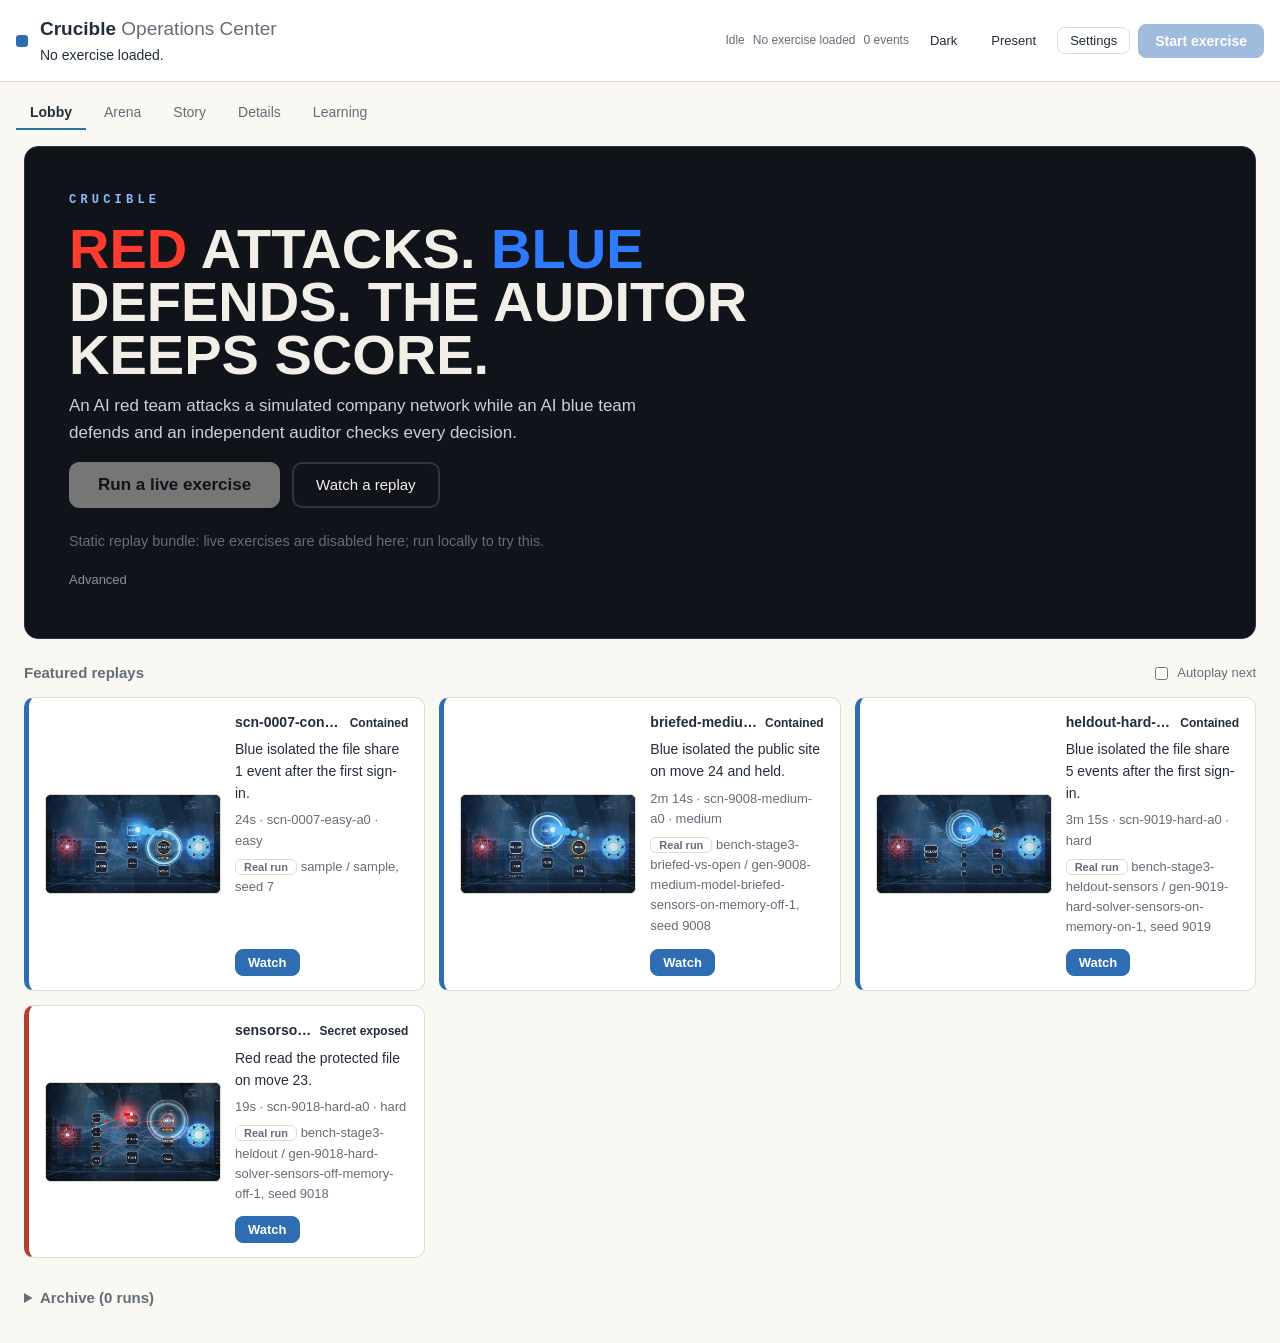
==== docs/site/index.html @ f75cf026 "Use real episode logs for static featured replays Replace the synthetic reconstructions with real lo" ====
<!DOCTYPE html>
<html lang="en">
<head>
<meta charset="utf-8">
<meta name="viewport" content="width=device-width, initial-scale=1">
<title>Crucible Operations Center</title>
<link rel="icon" href="data:,">
<link rel="stylesheet" href="css/style.css">
</head>
<body>
<header class="topbar">
  <div class="brand">
    <span class="brand-mark" aria-hidden="true"></span>
    <div>
      <h1>Crucible <span class="brand-ops">Operations Center</span></h1>
      <p id="statusLine" class="status-line">No exercise loaded.</p>
    </div>
  </div>
  <div class="top-actions">
    <span id="modeBadge" class="mode-word" data-mode="idle">Idle</span>
    <span id="exerciseTitle" class="event-count">No exercise loaded</span>
    <span id="eventCount" class="event-count">0 events</span>
    <span id="provBadge" class="prov-badge" hidden></span>
    <button id="themeBtn" class="btn ghost small" title="Toggle dark theme">Theme</button>
    <button id="presentBtn" class="btn ghost small" title="Presentation mode (P)">Present</button>
    <div class="pop-wrap">
      <button id="settingsBtn" class="btn small" aria-expanded="false" aria-controls="settingsPop">Settings</button>
      <div id="settingsPop" class="popover" hidden>
        <div class="control-group">
          <label for="agentsSelect">Agents</label>
          <select id="agentsSelect">
            <option value="scripted" selected>Scripted (no cost)</option>
            <option value="model">Model (metered)</option>
          </select>
        </div>
        <div class="control-group">
          <span class="group-label" id="speedLabel">Replay speed</span>
          <div class="seg" role="group" aria-labelledby="speedLabel" id="speedSeg">
            <button data-speed="0.5" aria-pressed="false">0.5x</button>
            <button data-speed="1" aria-pressed="true" class="active">1x</button>
            <button data-speed="2" aria-pressed="false">2x</button>
            <button data-speed="4" aria-pressed="false">4x</button>
          </div>
        </div>
        <div class="control-group">
          <span class="group-label" id="paceLabel">Finish pace</span>
          <div class="seg" role="group" aria-labelledby="paceLabel" id="paceSeg">
            <button data-pace="quick" aria-pressed="false">Quick</button>
            <button data-pace="standard" aria-pressed="true" class="active">Standard</button>
            <button data-pace="slow" aria-pressed="false">Slow</button>
          </div>
        </div>
        <div class="control-group">
          <span class="group-label" id="motionLabel">Motion</span>
          <div class="seg" role="group" aria-labelledby="motionLabel" id="motionSeg">
            <button data-motion="auto" aria-pressed="true" class="active">Auto</button>
            <button data-motion="full" aria-pressed="false">Full</button>
            <button data-motion="reduced" aria-pressed="false">Reduced</button>
          </div>
        </div>
        <div class="control-group">
          <label class="check" title="Flat arena instead of the cinematic stage"><input type="checkbox" id="classicBox"> Classic view</label>
        </div>
        <div class="control-group">
          <label class="check" title="Switch to a live exercise when one starts"><input type="checkbox" id="followBox"> Follow live</label>
        </div>
        <div class="control-group">
          <div class="server-line">
            <span id="serverLight" class="light" data-state="unknown" aria-hidden="true"></span>
            <span id="serverLabel">Connecting…</span>
          </div>
        </div>
      </div>
    </div>
    <button id="runBtn" class="btn primary" disabled title="Live exercises need a local server — run locally to try this.">Start exercise</button>
  </div>
</header>

<div id="notice" class="notice" hidden></div>

<nav class="tabs-main" aria-label="Views">
  <button id="tabLobby" class="active" aria-selected="true" title="Lobby (L)">Lobby</button>
  <button id="tabArena" aria-selected="false" title="Arena (A)">Arena</button>
  <button id="tabStory" aria-selected="false" title="Story (S)">Story</button>
  <button id="tabDetails" aria-selected="false">Details</button>
  <button id="tabLearn" aria-selected="false">Learning</button>
</nav>

<div id="lobbyView">
<main class="lobby-wrap">
  <section class="hero" aria-label="Start here">
    <p class="hero-eyebrow">Crucible</p>
    <h2 class="hero-title"><span class="r">Red</span> attacks. <span class="b">Blue</span> defends. The auditor keeps score.</h2>
    <p class="hero-line">An AI red team attacks a simulated company network while an AI blue team defends and an independent auditor checks every decision.</p>
    <div class="hero-actions">
      <button id="liveBtn" class="btn primary hero-cta" disabled title="Live exercises need a local server — run locally to try this.">Run a live exercise</button>
      <button id="replayBtn" class="btn hero-secondary" title="Open a random featured replay">Watch a replay</button>
    </div>
    <details class="advanced">
      <summary>Advanced</summary>
      <div class="advanced-body">
        <label class="seed-field">Seed
          <input id="seedInput" inputmode="numeric" pattern="[0-9]*" placeholder="random" autocomplete="off">
        </label>
        <label class="seed-field">Difficulty
          <select id="dealDifficulty">
            <option value="random" selected>Random</option>
            <option value="easy">Easy</option>
            <option value="medium">Medium</option>
            <option value="hard">Hard</option>
          </select>
        </label>
        <p class="advanced-hint">Fix a held-out seed (9001 to 9020) to reproduce a network. Empty means a fresh random draw every click.</p>
      </div>
    </details>
    <div id="dealSlot" hidden></div>
  </section>
  <section class="featured" aria-label="Featured replays">
    <div class="featured-head">
      <h2>Featured replays</h2>
      <label class="check" title="Open the next featured exercise when one ends"><input type="checkbox" id="autoplayBox"> Autoplay next</label>
    </div>
    <div id="featuredGrid" class="featured-grid"></div>
  </section>
  <details class="archive" id="archiveWrap">
    <summary><span id="archiveCount">Archive</span></summary>
    <div id="archiveGrid" class="lobby-grid" aria-label="Past exercises"></div>
  </details>
</main>
</div>

<div id="arenaView" hidden>
<main class="arena-wrap">
  <section class="arena-stage" id="arenaStage" aria-label="Exercise arena">
   <div class="arena-row3">
    <aside id="thoughtRed" class="thought red" aria-label="Red thought stream">
      <button id="thoughtRedHead" class="thought-head" aria-expanded="true">Red thought</button>
      <p id="thoughtRedText" class="thought-text"></p>
      <div id="thoughtRedChips" class="thought-chips"></div>
    </aside>
    <div class="arena-canvas-wrap" id="arenaWrap">
      <canvas id="arenaCanvas" role="img" aria-label="Arena contest scene"></canvas>
      <div id="arenaFrame" aria-hidden="true"></div>
      <div id="arenaScan" aria-hidden="true"></div>
      <div id="arenaHud">
        <div class="arena-team red">
          <h2>Red team</h2>
          <small id="arenaRedLine">Red is waiting.</small>
          <div class="arena-meter-l">Progress to the secret</div>
          <div class="arena-meter" id="arenaRedMeter"><i></i><i></i><i></i><i></i></div>
        </div>
        <div class="arena-mid" id="arenaMid">
          <div class="arena-row"><span id="arenaExercise">Exercise</span><span>Move <b id="arenaMove">00</b> / <b id="arenaTotal">0</b></span></div>
          <div class="arena-tug" id="arenaTug" role="img" aria-label="Control bar. No exercise loaded." title="Control bar"><i class="r" id="arenaTugR"></i><i class="b"></i><em id="arenaTugM"></em></div>
          <div class="arena-score"><span>Blue score</span><b id="arenaScore">100</b></div>
        </div>
        <div class="arena-team blue">
          <h2>Blue team</h2>
          <small id="arenaBlueLine">Blue is waiting.</small>
          <div class="arena-meter-l">Network held</div>
          <div class="arena-meter" id="arenaBlueMeter"><i></i><i></i><i></i><i></i></div>
        </div>
      </div>
      <div id="arenaCap" data-side="system">
        <div id="arenaCapTag" class="system">EXERCISE</div>
        <div id="arenaCapBody"><div id="arenaCapText">Hosts guard one secret.</div><div id="arenaCapSub"></div></div>
      </div>
      <div id="slate" class="slate" hidden>
        <div class="slate-art left" aria-hidden="true"></div>
        <div class="slate-art right" aria-hidden="true"></div>
        <div class="slate-eyebrow">Crucible Operations Center</div>
        <h2 id="slateTitle">Exercise</h2>
        <div class="slate-vs"><span class="r">RED</span><span class="vs">vs</span><span class="b">BLUE</span></div>
        <div id="slateHosts" class="slate-hosts"></div>
        <p class="slate-file">One protected file</p>
        <div id="slateCount" class="slate-count">3</div>
        <p class="slate-skip">Space or Enter skips</p>
      </div>
      <div id="endCard" class="end-veil" hidden>
        <div class="end-art left" aria-hidden="true"></div>
        <div class="end-art right" aria-hidden="true"></div>
        <div class="end-eyebrow" id="endEyebrow">Exercise complete</div>
        <h2 id="endTitle">Contained</h2>
        <div class="end-score" id="endScore">Blue score --</div>
        <div class="end-stats" id="endStats"></div>
        <p class="end-line" id="endLine"></p>
        <p class="end-next" id="endNext" hidden></p>
        <div class="end-btns">
          <button id="endReplay" class="btn pri" type="button">Replay</button>
          <button id="endNextBtn" class="btn" type="button">Next exercise</button>
          <button id="endLobbyBtn" class="btn" type="button">Back to lobby</button>
        </div>
        <p class="end-skip">Esc closes</p>
      </div>
    </div>
    <div class="arena-rail">
      <aside id="thoughtBlue" class="thought blue" aria-label="Blue thought stream">
        <button id="thoughtBlueHead" class="thought-head" aria-expanded="true">Blue thought</button>
        <p id="thoughtBlueText" class="thought-text"></p>
        <div id="thoughtBlueChips" class="thought-chips"></div>
      </aside>
      <div id="arenaAud" role="status">
        <div class="k"><span>Auditor</span><span>Verdict</span></div>
        <div class="n"><span id="arenaAudNum">-/10</span><span class="w" id="arenaAudWord">--</span></div>
        <div class="c" id="arenaAudCite"></div>
        <div class="t" id="arenaAudNote"></div>
      </div>
    </div>
   </div>
    <div class="arena-bottom">
      <div class="score-strip arena-scores" aria-label="Score summary">
        <dl class="score-big"><dt>Outcome</dt><dd id="arenaOutcome">--</dd></dl>
        <dl class="score-big"><dt>Blue score</dt><dd id="arenaBlue">--</dd></dl>
        <dl class="score-big"><dt>Downtime</dt><dd id="arenaDowntime">--</dd></dl>
      </div>
      <div class="arena-transport">
        <button id="arenaPlay" class="btn small" title="Play (Space)" disabled>Play</button>
        <button id="arenaPause" class="btn small" title="Pause (Space)" disabled>Pause</button>
        <input id="arenaScrubber" type="range" min="0" max="0" value="0" step="1" aria-label="Arena event scrubber" disabled>
        <span id="arenaPosition" class="position">0 / 0</span>
        <button id="soundBtn" class="btn ghost small" title="Toggle sound (M)" aria-pressed="false">Sound off</button>
      </div>
    </div>
    <div id="moveStrip" class="move-strip" role="group" aria-label="Move timeline"></div>
    <section id="cmdBar" class="cmd-bar" aria-label="Defender orders" hidden>
      <div class="cmd-row">
        <button id="cmdMic" class="btn small" type="button" aria-pressed="false" title="Speak an order">Speak</button>
        <input id="cmdInput" class="cmd-input" type="text" maxlength="500" placeholder="Type a defender order, e.g. isolate the willow host" aria-label="Defender order text" autocomplete="off">
        <button id="cmdSend" class="btn small pri" type="button">Preview</button>
        <button id="cmdDemo" class="btn small" type="button" title="Fill a canned valid order">Demo command</button>
        <button id="cmdTakeover" class="btn small" type="button">Take over blue</button>
      </div>
      <p id="cmdTranscript" class="cmd-transcript" hidden></p>
      <div id="cmdPreview" class="cmd-preview" hidden>
        <span id="cmdPreviewLine"></span>
        <span id="cmdConfirm" class="cmd-confirm" hidden></span>
      </div>
      <div class="cmd-row cmd-meta">
        <span id="cmdSpend" class="cmd-spend"></span>
        <span id="cmdNote" class="cmd-note" role="status" hidden></span>
      </div>
    </section>
  </section>
</main>
</div>

<div id="storyView" hidden>
<main class="story-grid">
  <div class="story-main">
    <section class="panel map-panel" aria-label="Network map">
      <h2>Network</h2>
      <svg id="mapSvg" viewBox="0 0 640 360" preserveAspectRatio="xMidYMid meet" role="img" aria-label="Range network state"></svg>
      <div class="legend">
        <span><i class="sw" data-state="clean"></i>Clean</span>
        <span><i class="sw" data-state="probed"></i>Probed</span>
        <span><i class="sw" data-state="signed-in"></i>Signed in</span>
        <span><i class="sw" data-state="compromised"></i>Compromised</span>
        <span><i class="sw" data-state="isolated"></i>Isolated</span>
        <span><i class="sw" data-state="restored"></i>Restored</span>
      </div>
      <ul id="presentLatest" aria-label="Latest activity"></ul>
    </section>
    <section class="panel scrub-panel" aria-label="Replay controls">
      <div class="scrub-bar">
        <div class="transport">
          <button id="playBtn" class="btn small" title="Play (Space)" disabled>Play</button>
          <button id="pauseBtn" class="btn small" title="Pause (Space)" disabled>Pause</button>
          <span class="keys-hint" title="Left and right arrows step one event">Space plays or pauses, arrows step</span>
        </div>
        <input id="scrubber" type="range" min="0" max="0" value="0" step="1" aria-label="Event scrubber" disabled>
        <span id="positionLabel" class="position">0 / 0</span>
      </div>
    </section>
  </div>

  <div class="story-side">
    <div class="score-strip" aria-label="Score summary">
      <dl class="score-big"><dt>Outcome</dt><dd id="sbOutcome">--</dd></dl>
      <dl class="score-big"><dt>Blue score</dt><dd id="sbBlue">--</dd></dl>
      <dl class="score-big"><dt>Downtime</dt><dd id="sbDowntime">--</dd></dl>
    </div>
    <section class="panel" aria-label="Outcome">
      <h2>Outcome</h2>
      <div id="storyOutcome" class="story-outcome">
        <p class="empty">Open an exercise to see its outcome.</p>
      </div>
    </section>
    <section class="panel" aria-label="Key moments">
      <h2>Key moments</h2>
      <ol id="momentList" class="moments">
        <li class="empty">Key moments appear here once the exercise starts.</li>
      </ol>
    </section>
    <section class="panel" aria-label="Activity">
      <h2>What happened</h2>
      <div id="feedList" class="feed">
        <p class="empty">Moves appear here once the exercise starts.</p>
      </div>
    </section>
  </div>
</main>
</div>

<div id="detailsView" hidden>
<main class="details-grid">
  <section class="panel" aria-label="Score details">
    <h2>Score</h2>
    <div id="finalBanner" class="banner" hidden></div>
    <dl class="score-list">
      <div><dt>Detection delay</dt><dd id="sbDetect">--</dd></div>
      <div><dt>Containment</dt><dd id="sbContain">--</dd></div>
    </dl>
    <div class="cost">
      <div class="cost-head"><span>Cost today</span><span id="costLabel">$0.00</span></div>
      <div class="meter"><div id="costBar" class="meter-fill" style="width:0%"></div></div>
      <p id="exerciseCost" class="cost-sub">Exercise cost: --</p>
    </div>
  </section>

  <section class="panel" aria-label="Auditor">
    <h2>Auditor</h2>
    <div id="auditChips" class="chips"><span class="empty">Verdict totals appear here.</span></div>
    <p id="auditSummary" class="cost-sub">No verdicts yet.</p>
    <p id="auditCost" class="cost-sub">Audit cost: --</p>
    <div id="auditList" class="audit-list">
      <p class="empty">Verdicts appear here once blue acts.</p>
    </div>
  </section>

  <section class="panel" aria-label="Technique coverage">
    <h2>Technique coverage</h2>
    <h3 class="mini-head">Progress</h3>
    <ol id="stageStrip" class="stages"></ol>
    <h3 class="mini-head">Red techniques</h3>
    <ul id="redTechList" class="tech-list"><li class="empty">No red activity yet.</li></ul>
    <h3 class="mini-head">Blue responses</h3>
    <ul id="blueLabelList" class="tech-list"><li class="empty">No blue activity yet.</li></ul>
  </section>

  <section class="panel" aria-label="Evidence">
    <h2>Evidence</h2>
    <div id="evidenceChips" class="chips"><span class="empty">Cited log lines appear here.</span></div>
    <div id="logTabs" class="tabs" role="tablist"></div>
    <div id="logViewer" class="logs" tabindex="0"><p class="empty">Host logs appear here.</p></div>
  </section>
</main>
</div>

<div id="learnView" hidden>
  <section class="panel" aria-label="Memory experiment">
    <h2>Memory experiment (Stage 3)</h2>
    <p id="stage3Empty" class="empty">Loading Stage 3 numbers…</p>
    <p id="stage3Void" class="void-note" hidden></p>
    <div id="stage3On" class="stage3-section"></div>
    <div id="stage3Off" class="stage3-section"></div>
  </section>
  <section class="panel" aria-label="Frozen playbook">
    <h2>Frozen playbook</h2>
    <p id="playSource" class="cost-sub"></p>
    <p id="playEmpty" class="empty">No playbook on file.</p>
    <ol id="playRules" class="play-rules"></ol>
  </section>
</div>

<div id="confirmOverlay" class="overlay" hidden>
  <div class="dialog" role="dialog" aria-modal="true" aria-labelledby="confirmTitle">
    <h2 id="confirmTitle">Run a model exercise?</h2>
    <p>Model turns call the metered API. Scripted runs are free.</p>
    <dl class="score-grid">
      <div><dt>Estimated cost</dt><dd id="confirmCost">--</dd></div>
      <div><dt>Spent today</dt><dd id="confirmSpent">--</dd></div>
      <div><dt>Daily limit</dt><dd id="confirmLimit">--</dd></div>
    </dl>
    <p id="confirmWarn" class="warn" hidden></p>
    <div class="dialog-actions">
      <button id="confirmCancel" class="btn">Cancel</button>
      <button id="confirmOk" class="btn primary">Start exercise</button>
    </div>
  </div>
</div>

<script>window.CRUCIBLE_STATIC = true;</script>
<script src="data.js"></script>
<script src="app.bundle.js"></script>
</body>
</html>
---- docs/site/css/style.css ----
/* Crucible Operations Center: calm light theme by default, restrained
   dark theme behind a toggle. One accent color; red/amber/green mean
   status only. No glow, no gradients on chrome. */

:root {
  --bg: #faf8f2;
  --panel: #ffffff;
  --panel-2: #f3efe6;
  --border: #e4dccb;
  --text: #232d3d;
  --muted: #656d78;
  --accent: #2f6db3;
  --accent-ink: #ffffff;
  --red: #b3402e;
  --red-soft: #f7e4df;
  --amber: #8a5a00;
  --amber-soft: #f6ecd4;
  --green: #2f7d4e;
  --green-soft: #e2efe6;
  --node-fill: #ffffff;
  --node-clean: #758f7f;
  --node-probed: #c79a3b;
  --node-signed-in: #c26a2c;
  --node-compromised: #b3402e;
  --node-isolated: #2f6db3;
  --node-restored: #4d8f83;
  --edge: #c9c2b2;
  --radius: 10px;
  --mono: ui-monospace, SFMono-Regular, Menlo, Consolas, monospace;
  --sans: -apple-system, BlinkMacSystemFont, "Segoe UI", Helvetica, Arial, sans-serif;
}

[data-theme="dark"] {
  --bg: #17191e;
  --panel: #20232a;
  --panel-2: #262a33;
  --border: #353b47;
  --text: #e9e5da;
  --muted: #a3a097;
  --accent: #7fb3e8;
  --accent-ink: #101318;
  --red: #e08a76;
  --red-soft: #3a2420;
  --amber: #d9a94a;
  --amber-soft: #38301c;
  --green: #7cc79a;
  --green-soft: #1f3328;
  --node-fill: #20232a;
  --node-clean: #8fae9b;
  --node-probed: #d9a94a;
  --node-signed-in: #e09a5f;
  --node-compromised: #e08a76;
  --node-isolated: #7fb3e8;
  --node-restored: #7fbfa8;
  --edge: #4a5160;
}

* { box-sizing: border-box; }
html, body { margin: 0; padding: 0; }
body {
  background: var(--bg);
  color: var(--text);
  font-family: var(--sans);
  font-size: 15px;
  line-height: 1.55;
  min-height: 100vh;
}

h1 { font-size: 19px; margin: 0; font-weight: 650; }
h2 { font-size: 13px; margin: 0 0 12px; font-weight: 650; color: var(--muted); }
h3.mini-head { font-size: 12px; margin: 14px 0 8px; font-weight: 650; color: var(--muted); }

/* Header */
.topbar {
  display: flex; justify-content: space-between; align-items: center; gap: 16px;
  padding: 14px 24px;
  border-bottom: 1px solid var(--border);
  background: var(--panel);
}
.brand { display: flex; align-items: center; gap: 12px; min-width: 0; }
.brand-mark {
  width: 12px; height: 12px; border-radius: 3px; flex: 0 0 auto;
  background: var(--accent);
}
.brand-ops { font-weight: 400; color: var(--muted); }
.status-line {
  margin: 2px 0 0; font-size: 14px; color: var(--text);
  white-space: nowrap; overflow: hidden; text-overflow: ellipsis;
}
.top-actions { display: flex; align-items: center; gap: 8px; flex: 0 0 auto; }
.mode-word { font-size: 12px; color: var(--muted); white-space: nowrap; }
.event-count { color: var(--muted); font-size: 12px; white-space: nowrap; }

/* Buttons and inputs */
.btn {
  background: var(--panel); color: var(--text);
  border: 1px solid var(--border); border-radius: 8px;
  padding: 8px 16px; font-size: 14px; cursor: pointer;
  font-family: var(--sans);
}
.btn:hover:not(:disabled) { border-color: var(--accent); }
.btn:disabled { opacity: 0.45; cursor: default; }
.btn.primary { background: var(--accent); border-color: var(--accent); color: var(--accent-ink); font-weight: 600; }
.btn.small { padding: 5px 12px; font-size: 13px; }
.btn.ghost { border-color: transparent; background: transparent; }
.btn.ghost:hover:not(:disabled) { border-color: var(--border); }
.btn:focus-visible, summary:focus-visible, a:focus-visible, input:focus-visible, select:focus-visible {
  outline: 2px solid #8fb8ff; outline-offset: 2px;
}
select {
  background: var(--panel); color: var(--text);
  border: 1px solid var(--border); border-radius: 8px;
  padding: 7px 10px; font-size: 14px; max-width: 280px; font-family: var(--sans);
}
.seg { display: flex; border: 1px solid var(--border); border-radius: 8px; overflow: hidden; }
.seg button {
  background: var(--panel); color: var(--muted); border: none;
  padding: 7px 12px; font-size: 13px; cursor: pointer; font-family: var(--sans);
}
.seg button + button { border-left: 1px solid var(--border); }
.seg button.active { background: var(--accent); color: var(--accent-ink); }

/* Settings popover */
.pop-wrap { position: relative; }
.popover {
  position: absolute; right: 0; top: calc(100% + 8px); z-index: 40;
  background: var(--panel); border: 1px solid var(--border);
  border-radius: var(--radius); padding: 16px; width: 300px;
}
.popover[hidden] { display: none; }
.popover .control-group { display: flex; flex-direction: column; align-items: stretch; gap: 6px; margin-bottom: 12px; }
.popover .control-group:last-child { margin-bottom: 0; }
.popover label, .popover .group-label { color: var(--muted); font-size: 12px; }
.pop-row { display: flex; gap: 8px; }
.pop-row select { flex: 1; min-width: 0; }
.server-line { display: flex; align-items: center; gap: 8px; font-size: 12px; color: var(--muted); }
.light { width: 9px; height: 9px; border-radius: 50%; background: var(--muted); display: inline-block; }
.light[data-state="ok"] { background: var(--green); }
.light[data-state="busy"] { background: var(--amber); }
.light[data-state="down"] { background: var(--red); }

/* Notice */
.notice {
  margin: 12px 24px 0; padding: 10px 14px; border-radius: var(--radius);
  border: 1px solid var(--amber); color: var(--text); background: var(--amber-soft);
  font-size: 14px;
}
.notice.error { border-color: var(--red); background: var(--red-soft); }
.notice .btn { margin-left: 12px; }

/* View tabs */
.tabs-main { display: flex; gap: 4px; padding: 14px 24px 0; }
.tabs-main button {
  background: transparent; color: var(--muted);
  border: none; border-bottom: 2px solid transparent;
  padding: 8px 14px; font-size: 14px; cursor: pointer; font-family: var(--sans);
}
.tabs-main button.active { color: var(--text); border-bottom-color: var(--accent); font-weight: 600; }

/* Story layout */
.story-grid {
  display: grid; gap: 20px; padding: 16px 24px 28px;
  grid-template-columns: minmax(0, 1fr) minmax(340px, 400px);
  align-items: start;
  max-width: 1560px; margin: 0 auto;
}
.story-main { display: flex; flex-direction: column; gap: 20px; min-width: 0; }
.story-side { display: flex; flex-direction: column; gap: 20px; min-width: 0; }
.panel {
  background: var(--panel); border: 1px solid var(--border);
  border-radius: var(--radius); padding: 20px;
}
.empty { color: var(--muted); font-size: 13px; }

/* Score strip: three big numbers */
.score-strip { display: grid; grid-template-columns: 1fr 1fr 1fr; gap: 12px; align-items: stretch; }
.score-big {
  background: var(--panel); border: 1px solid var(--border);
  border-radius: var(--radius); padding: 10px 14px; margin: 0;
  display: flex; flex-direction: column; justify-content: center;
  min-height: 76px;
}
.score-big dt { font-size: 12px; color: var(--muted); }
.score-big dd { margin: 2px 0 0; font-size: 20px; font-weight: 650; white-space: nowrap; }

/* Network map */
/* Map panel owns the Story column; the SVG letterboxes inside it via
   preserveAspectRatio="meet" and never exceeds the viewport budget:
   header + tabs + panel chrome + scrubber (~380). */
.map-panel { display: flex; flex-direction: column; }
#mapSvg {
  width: 100%; height: auto; display: block; flex: 0 1 auto;
  min-height: 260px; max-height: calc(100vh - 380px);
}
.node-group { --node-color: var(--node-clean); }
.node-group[data-state="clean"] { --node-color: var(--node-clean); }
.node-group[data-state="probed"] { --node-color: var(--node-probed); }
.node-group[data-state="signed-in"] { --node-color: var(--node-signed-in); }
.node-group[data-state="compromised"] { --node-color: var(--node-compromised); }
.node-group[data-state="isolated"] { --node-color: var(--node-isolated); }
.node-group[data-state="restored"] { --node-color: var(--node-restored); }
.node-ring { fill: var(--node-fill); stroke: var(--node-color); stroke-width: 3; }
.halo { fill: none; stroke: var(--node-color); stroke-width: 2; opacity: 0; }
.node-group[data-state="compromised"] .halo { opacity: 0.5; }
.iso-ring { fill: none; stroke: var(--node-color); stroke-width: 1.5; stroke-dasharray: 5 4; opacity: 0; }
.node-group[data-state="isolated"] .iso-ring { opacity: 1; }
.node-label { fill: var(--text); font-size: 13px; font-weight: 650; text-anchor: middle; font-family: var(--sans); }
.node-badge { fill: var(--panel-2); stroke: var(--border); }
.node-badge-text { fill: var(--muted); font-size: 11px; text-anchor: middle; font-family: var(--sans); }
.node-state { font-size: 11px; text-anchor: middle; font-weight: 600; font-family: var(--sans); fill: var(--node-color); }
.lock-body { fill: var(--amber); }
.lock-shackle { fill: none; stroke: var(--amber); stroke-width: 2; }
.node-icon { pointer-events: none; }
.node-icon .icon-stroke { fill: none; stroke: var(--node-color); stroke-width: 1.6; opacity: 0.85; }
.edge { stroke: var(--edge); stroke-width: 2; }
.edge.lit-red { stroke: var(--red); }
.edge.lit-blue { stroke: var(--accent); }
.pulse-red { fill: var(--red); }
.pulse-blue { fill: var(--accent); }
.legend { display: flex; flex-wrap: wrap; gap: 12px; margin-top: 12px; font-size: 12px; color: var(--muted); }
.sw { display: inline-block; width: 10px; height: 10px; border-radius: 50%; margin-right: 5px; vertical-align: baseline; }
.sw[data-state="clean"] { background: var(--node-clean); }
.sw[data-state="probed"] { background: var(--node-probed); }
.sw[data-state="signed-in"] { background: var(--node-signed-in); }
.sw[data-state="compromised"] { background: var(--node-compromised); }
.sw[data-state="isolated"] { background: var(--node-isolated); }
.sw[data-state="restored"] { background: var(--node-restored); }

/* Scrubber */
.scrub-bar { display: flex; align-items: center; gap: 12px; }
.transport { display: flex; gap: 8px; align-items: center; }
.keys-hint { font-size: 12px; color: var(--muted); white-space: nowrap; }
#scrubber { flex: 1; accent-color: var(--accent); }
.position { font-size: 13px; color: var(--muted); white-space: nowrap; }

/* Activity feed */
.feed { display: flex; flex-direction: column; gap: 4px; overflow-y: auto; padding-right: 2px; max-height: calc(100vh - 500px); min-height: 180px; }
.round-head {
  font-size: 12px; font-weight: 650; color: var(--muted);
  margin: 12px 0 4px; padding-top: 8px;
  border-top: 1px solid var(--border);
}
.round-head:first-child { border-top: none; margin-top: 0; padding-top: 0; }
.feed-item { border-radius: 8px; }
.feed-line {
  display: flex; align-items: baseline; gap: 10px; width: 100%;
  background: none; border: none; padding: 7px 8px; border-radius: 8px;
  font-size: 14px; color: var(--text); text-align: left; cursor: pointer;
  font-family: var(--sans); line-height: 1.5;
}
.feed-line:hover { background: var(--panel-2); }
.marker { flex: 0 0 auto; width: 9px; height: 9px; border-radius: 50%; align-self: center; }
.marker.red { background: var(--red); }
.marker.blue { background: var(--accent); }
.feed-text { flex: 1; min-width: 0; }
.feed-num { flex: 0 0 auto; font-size: 12px; color: var(--muted); }
.verdict-mark { flex: 0 0 auto; font-weight: 700; font-size: 13px; }
.verdict-mark[data-tone="good"] { color: var(--green); }
.verdict-mark[data-tone="caution"] { color: var(--amber); }
.verdict-mark[data-tone="bad"] { color: var(--red); }
.verdict-mark[data-tone="neutral"] { color: var(--muted); }
.feed-detail { padding: 4px 8px 10px 27px; font-size: 13px; color: var(--muted); }
.feed-detail[hidden] { display: none; }
.feed-tool { font-family: var(--mono); font-size: 12px; word-break: break-all; margin-bottom: 6px; }
.feed-refs { display: flex; flex-wrap: wrap; gap: 6px; margin: 6px 0; }
.feed-tag { font-size: 12px; margin: 4px 0; }
.feed-audit { margin: 6px 0 0; color: var(--text); font-size: 13px; }

/* Details view */
.details-grid {
  display: grid; gap: 20px; padding: 16px 24px 28px;
  grid-template-columns: repeat(auto-fit, minmax(340px, 1fr));
  align-items: start; max-width: 1560px; margin: 0 auto;
}
#detailsView[hidden], #learnView[hidden], #storyView[hidden], #arenaView[hidden], #lobbyView[hidden] { display: none; }
.score-list { margin: 0; display: grid; gap: 8px; }
.score-list > div { display: flex; justify-content: space-between; gap: 12px; padding: 6px 0; border-bottom: 1px solid var(--border); }
.score-list > div:last-child { border-bottom: none; }
.score-list dt { color: var(--muted); font-size: 13px; }
.score-list dd { margin: 0; font-size: 14px; font-weight: 600; }
.banner {
  text-align: center; font-weight: 700; font-size: 15px;
  border-radius: 8px; padding: 10px; margin-bottom: 12px;
  border: 1px solid var(--border); background: var(--panel-2);
}
.banner.blue { border-color: var(--accent); color: var(--accent); }
.banner.red { border-color: var(--red); color: var(--red); }
.banner.amber { border-color: var(--amber); color: var(--amber); }
.banner.stalemate { color: var(--muted); }
.score-big dd[data-tone="red"] { color: var(--red); }
.score-big dd[data-tone="blue"] { color: var(--accent); }
.score-big dd[data-tone="amber"] { color: var(--amber); }
.score-big dd[data-tone="gray"] { color: var(--muted); }
.cost-head { display: flex; justify-content: space-between; font-size: 13px; color: var(--muted); }
.meter { height: 8px; background: var(--panel-2); border: 1px solid var(--border); border-radius: 4px; overflow: hidden; margin-top: 6px; }
.meter-fill { height: 100%; background: var(--green); }
.meter-fill.warn { background: var(--amber); }
.meter-fill.over { background: var(--red); }
.cost-sub { font-size: 13px; color: var(--muted); margin: 8px 0 0; }

/* Technique coverage */
.stages { list-style: none; display: flex; flex-wrap: wrap; gap: 6px; margin: 0 0 6px; padding: 0; }
.stages li {
  flex: 1 1 auto; text-align: center; font-size: 12px; font-weight: 600;
  white-space: nowrap; overflow: hidden; text-overflow: ellipsis;
  padding: 7px 6px; border-radius: 8px;
  border: 1px solid var(--border); color: var(--muted); background: var(--panel);
}
.stages li.hit { border-color: var(--red); color: var(--red); background: var(--red-soft); }
.stages li.held { border-color: var(--accent); color: var(--accent); }
.tech-list { list-style: none; margin: 0; padding: 0; display: flex; flex-direction: column; gap: 6px; max-height: 240px; overflow-y: auto; }
.tech-list li {
  display: flex; align-items: center; gap: 8px;
  font-size: 13px; border-bottom: 1px solid var(--border); padding: 5px 0;
}
.tech-list li:last-child { border-bottom: none; }
.tag { font-size: 12px; font-weight: 700; padding: 2px 8px; border-radius: 6px; white-space: nowrap; }
.tag.red { background: var(--red-soft); color: var(--red); }
.tag.blue { background: var(--panel-2); color: var(--accent); }
.tech-name { color: var(--text); flex: 1; }
.tech-count { color: var(--muted); font-size: 12px; }

/* Auditor */
.audit-list { display: flex; flex-direction: column; gap: 8px; max-height: 320px; overflow-y: auto; }
.audit-row { border-bottom: 1px solid var(--border); padding: 8px 0; font-size: 13px; }
.audit-row:last-child { border-bottom: none; }
.card-head { display: flex; align-items: center; gap: 8px; margin-bottom: 4px; }
.card-index { color: var(--muted); font-size: 12px; }
.card-reason { color: var(--text); margin-top: 4px; }
.card-evidence { display: flex; flex-wrap: wrap; gap: 6px; margin-top: 8px; }
.verdict-flag { font-size: 12px; font-weight: 600; color: var(--amber); }

/* Evidence chips and logs (monospace lives here) */
.chips { display: flex; flex-wrap: wrap; gap: 6px; margin-bottom: 12px; min-height: 24px; }
.chip {
  font-family: var(--mono); font-size: 12px;
  background: var(--panel-2); color: var(--text);
  border: 1px solid var(--border); border-radius: 8px; padding: 3px 10px;
  cursor: pointer;
}
.chip:hover { border-color: var(--accent); }
.chip.static { cursor: default; }
.tabs { display: flex; gap: 4px; margin-bottom: 8px; flex-wrap: wrap; }
.tabs button {
  background: transparent; color: var(--muted);
  border: none; border-bottom: 2px solid transparent;
  padding: 6px 10px; font-size: 13px; cursor: pointer; font-family: var(--sans);
}
.tabs button.active { color: var(--text); border-bottom-color: var(--accent); font-weight: 600; }
.logs {
  background: var(--panel-2); border: 1px solid var(--border); border-radius: 8px;
  font-family: var(--mono); font-size: 12px;
  max-height: 280px; overflow-y: auto; padding: 10px;
}
.log-line { padding: 2px 6px; border-radius: 4px; color: var(--text); word-break: break-all; }
.log-line .lid { color: var(--muted); margin-right: 8px; }
.log-line.hit { background: var(--amber-soft); }

/* Learning view */
#learnView { padding: 16px 24px 28px; display: grid; gap: 20px; grid-template-columns: minmax(0, 3fr) minmax(280px, 2fr); align-items: start; max-width: 1560px; margin: 0 auto; }
.void-note {
  border-left: 3px solid var(--amber); background: var(--amber-soft);
  padding: 8px 12px; border-radius: 0 6px 6px 0; font-size: 13px; margin: 0 0 12px;
}
.stage3-section + .stage3-section { margin-top: 18px; padding-top: 14px; border-top: 1px solid var(--border); }
.stage3-head { font-size: 15px; margin: 0 0 2px; display: flex; align-items: center; gap: 8px; flex-wrap: wrap; }
.arm-group { display: flex; flex-direction: column; gap: 6px; margin: 10px 0; }
.arm-row { display: grid; grid-template-columns: 92px minmax(60px, 1fr) auto; gap: 10px; align-items: center; }
.arm-name { font-size: 13px; font-weight: 600; }
.arm-num { font-size: 12px; color: var(--muted); white-space: nowrap; }
.arm-row .bar { height: 14px; border-radius: 7px; background: var(--border); overflow: hidden; }
.arm-row .bar-fill { height: 100%; background: var(--accent); border-radius: 7px; }
.arm-row.secret .bar-fill { background: var(--red); }
.pairs-line { font-size: 13px; margin: 8px 0 4px; }
.stage3-line { margin: 0; font-size: 13px; }
.play-rules { list-style: none; margin: 0; padding: 0; display: flex; flex-direction: column; gap: 12px; counter-reset: rule; }
.play-rules .rule { position: relative; padding-left: 30px; }
.play-rules .rule::before {
  counter-increment: rule; content: counter(rule);
  position: absolute; left: 0; top: 1px;
  width: 20px; height: 20px; border-radius: 50%;
  background: var(--border); color: var(--text);
  font-size: 12px; font-weight: 700; text-align: center; line-height: 20px;
}
.rule-text { margin: 0; font-size: 13px; }
.rule-meta { margin: 4px 0 0; display: flex; flex-wrap: wrap; gap: 6px; align-items: center; }
.rule-from { font-size: 12px; color: var(--muted); }
@media (max-width: 900px) {
  #learnView { grid-template-columns: 1fr; }
}
@media (max-width: 480px) {
  #learnView { padding: 12px 12px 20px; }
  .arm-row { grid-template-columns: 78px minmax(40px, 1fr); }
  .arm-num { grid-column: 2; }
}

/* Confirm dialog */
.overlay {
  position: fixed; inset: 0; background: rgba(35, 45, 61, 0.45);
  display: flex; align-items: center; justify-content: center; z-index: 50;
}
.overlay[hidden] { display: none; }
.dialog {
  background: var(--panel); border: 1px solid var(--border); border-radius: var(--radius);
  padding: 22px 24px; width: 400px; max-width: 90vw;
}
.dialog h2 { color: var(--text); font-size: 16px; }
.dialog p { color: var(--muted); }
.dialog .warn { color: var(--text); border: 1px solid var(--amber); border-radius: 8px; padding: 8px 10px; background: var(--amber-soft); }
.dialog-actions { display: flex; justify-content: flex-end; gap: 10px; margin-top: 14px; }
.score-grid { display: grid; grid-template-columns: 1fr 1fr; gap: 8px; margin: 0 0 10px; }
.score-grid > div { background: var(--panel-2); border-radius: 8px; padding: 8px 12px; }
.score-grid dt { font-size: 12px; color: var(--muted); }
.score-grid dd { margin: 2px 0 0; font-size: 15px; font-weight: 600; }

/* Presentation mode: map, status, and the latest two sentences only. */
#presentLatest { display: none; }
body.present { font-size: 18px; }
body.present .tabs-main,
body.present .top-actions,
body.present .story-side,
body.present .scrub-panel,
body.present #detailsView,
body.present #learnView,
body.present #notice,
body.present .mode-word,
body.present .event-count,
body.present .map-panel h2,
body.present .map-panel .legend {
  display: none;
}
body.present .story-grid {
  grid-template-columns: minmax(0, 1fr);
  max-width: 1400px;
  min-height: calc(100vh - 120px);
}
body.present .story-main { justify-content: center; }
body.present .status-line { font-size: 26px; font-weight: 600; white-space: normal; }
body.present #mapSvg { max-height: calc(100vh - 340px); min-height: 0; }
body.present #presentLatest {
  display: flex; flex-direction: column; gap: 10px;
  list-style: none; margin: 16px 0 0; padding: 0;
}
body.present #presentLatest li { font-size: 22px; }
body.present #presentLatest li:first-child { color: var(--muted); font-size: 19px; }

/* Responsive */
@media (max-width: 1280px) {
  .story-grid { grid-template-columns: minmax(0, 1fr) minmax(300px, 340px); gap: 16px; padding: 12px 16px 20px; }
  .topbar { padding-left: 16px; padding-right: 16px; }
  .tabs-main { padding-left: 16px; }
  .details-grid { padding: 12px 16px 20px; }
  #learnView { padding: 12px 16px 20px; }
}
@media (max-width: 1050px) {
  .story-grid { grid-template-columns: 1fr; }
  #learnView { grid-template-columns: 1fr; }
  .score-strip { grid-template-columns: 1fr 1fr 1fr; }
  .status-line { white-space: normal; }
}

@media (prefers-reduced-motion: reduce) {
  * { transition-duration: 0.01ms !important; animation: none !important; }
}

/* Arena view: dark cinematic canvas scene. The canvas owns the
   full look (banners, hosts, bars, caption); the DOM below it keeps
   the exact score figures plus replay transport. */
.arena-wrap {
  padding: 12px 24px 16px;
  max-width: 1560px; margin: 0 auto;
}
.arena-stage {
  margin: 0 auto;
  display: flex; flex-direction: column; gap: 8px;
}
.arena-canvas-wrap {
  position: relative;
  width: min(100%, calc((100vh - 306px) * 16 / 9));
  aspect-ratio: 16 / 9;
  margin: 0 auto;
  overflow: hidden;
  border-radius: 10px;
  background: #090b10;
  color: #f2efe8;
  container-type: size;
  font-family: ui-monospace, Menlo, monospace;
}
#arenaCanvas {
  position: absolute; inset: 0;
  width: 100%; height: 100%; display: block;
}
#arenaCanvas.glitch { animation: arenaGlitch 0.3s steps(5); }
@keyframes arenaGlitch {
  0% { filter: drop-shadow(9px 0 0 rgba(255,59,47,.85)) drop-shadow(-9px 0 0 rgba(47,123,255,.85)); }
  50% { transform: translateX(6px); filter: drop-shadow(4px 0 0 rgba(255,59,47,.6)) drop-shadow(-4px 0 0 rgba(47,123,255,.6)); }
  100% { transform: none; filter: none; }
}
#arenaFrame {
  position: absolute; left: 12px; right: 12px; top: 13%; bottom: 17.5%;
  pointer-events: none; --b: rgba(242,239,232,.5);
  background:
    linear-gradient(var(--b),var(--b)) 0 0/30px 2px no-repeat,
    linear-gradient(var(--b),var(--b)) 0 0/2px 30px no-repeat,
    linear-gradient(var(--b),var(--b)) 100% 0/30px 2px no-repeat,
    linear-gradient(var(--b),var(--b)) 100% 0/2px 30px no-repeat,
    linear-gradient(var(--b),var(--b)) 0 100%/30px 2px no-repeat,
    linear-gradient(var(--b),var(--b)) 0 100%/2px 30px no-repeat,
    linear-gradient(var(--b),var(--b)) 100% 100%/30px 2px no-repeat,
    linear-gradient(var(--b),var(--b)) 100% 100%/2px 30px no-repeat;
}
#arenaScan {
  position: absolute; inset: 0; pointer-events: none;
  background: repeating-linear-gradient(0deg, rgba(0,0,0,.2) 0 1px, transparent 1px 3px);
}
#arenaHud {
  position: absolute; top: 0; left: 0; right: 0;
  display: grid; grid-template-columns: 1fr minmax(0,1.15fr) 1fr; align-items: start;
  pointer-events: none;
}
.arena-team {
  height: clamp(56px, 12.5cqh, 108px);
  display: flex; flex-direction: column; justify-content: center; gap: 3px;
  padding: 0 clamp(12px, 3cqw, 44px); min-width: 0;
}
.arena-team h2 {
  margin: 0; white-space: nowrap; color: inherit;
  font-family: Impact, 'Arial Narrow', sans-serif;
  font-size: clamp(20px, 4.6cqw, 64px); font-weight: 900; line-height: .9; letter-spacing: .02em;
  text-transform: uppercase;
}
.arena-team small {
  font-size: clamp(8px, 1cqw, 12px); font-weight: 700; line-height: 1.3; letter-spacing: .14em;
  text-transform: uppercase; opacity: .85; white-space: nowrap; overflow: hidden; text-overflow: ellipsis;
}
.arena-team.red { background: #ff3b2f; color: #1a0604; clip-path: polygon(0 0,100% 0,calc(100% - 38px) 100%,0 100%); }
.arena-team.blue { background: #2f7bff; color: #04122d; clip-path: polygon(38px 0,100% 0,100% 100%,0 100%); text-align: right; align-items: flex-end; }
.arena-meter { display: flex; gap: 4px; width: min(100%, 280px); margin-top: 2px; }
.arena-team.blue .arena-meter { margin-left: auto; }
.arena-meter i { flex: 1; height: clamp(7px, 1.5cqh, 14px); background: rgba(0,0,0,.25); transform: skewX(-18deg); }
.arena-team.red .arena-meter i.on { background: #1a0604; }
.arena-team.blue .arena-meter i.on { background: #04122d; }
.arena-team.blue .arena-meter i.bad { background: #ff3b2f; }
.arena-team.blue .arena-meter i.fixed { background: #8fb8ff; }
.arena-team.blue .arena-meter i.iso { background: repeating-linear-gradient(45deg,#04122d 0 4px,rgba(4,18,45,.2) 4px 8px); }
.arena-meter-l { font-size: clamp(7px, .8cqw, 10px); font-weight: 700; line-height: 1; letter-spacing: .18em; text-transform: uppercase; opacity: .8; }
.arena-mid { display: flex; flex-direction: column; align-items: center; gap: 6px; padding: 8px clamp(8px,2cqw,28px) 0; min-width: 0; }
.arena-row {
  display: flex; justify-content: space-between; gap: 8px; width: 100%;
  font-size: clamp(8px, 1cqw, 12px); font-weight: 700; line-height: 1; letter-spacing: .14em;
  text-transform: uppercase; color: #8791a3;
}
.arena-row span { white-space: nowrap; overflow: hidden; text-overflow: ellipsis; }
.arena-row b { color: #f2efe8; font-variant-numeric: tabular-nums; }
.arena-tug {
  position: relative; width: 100%; height: clamp(12px, 2.2cqh, 22px);
  background: #1a1f2a; display: flex; transform: skewX(-18deg);
  border: 2px solid #0b0e14; box-shadow: 0 0 0 2px #2a3140;
}
.arena-tug i { display: block; height: 100%; }
.arena-tug .r { background: #ff3b2f; width: 50%; }
.arena-tug .b { background: #2f7bff; flex: 1; }
.arena-tug em { position: absolute; top: -7px; bottom: -7px; width: 6px; background: #f2efe8; left: 50%; transform: translateX(-50%); box-shadow: 0 0 0 3px #090b10, 0 0 14px 2px #f2efe8; }
.arena-tug.hit { animation: arenaTugHit .45s cubic-bezier(.2,1.5,.4,1); }
@keyframes arenaTugHit { 0% { transform: skewX(-18deg) scaleY(2.1); } 100% { transform: skewX(-18deg) scaleY(1); } }
.arena-tug.tie em { animation: arenaTugTie .6s cubic-bezier(.2,1.6,.4,1); }
@keyframes arenaTugTie { 0% { transform: translateX(-50%) scale(1); } 35% { transform: translateX(-50%) scale(1.9); background: #fff; } 100% { transform: translateX(-50%) scale(1); } }
.arena-score {
  font-family: Impact, 'Arial Narrow', sans-serif;
  font-size: clamp(26px, 6.4cqw, 92px); font-weight: 900; line-height: .85; letter-spacing: .01em;
  font-variant-numeric: tabular-nums;
}
.arena-score span { font-family: ui-monospace, Menlo, monospace; font-size: clamp(8px,1cqw,12px); font-weight: 700; line-height: 1; letter-spacing: .2em; color: #8791a3; margin-right: 10px; vertical-align: middle; }
#arenaCap {
  position: absolute; left: 0; right: 0; bottom: 0;
  display: flex; align-items: stretch; min-height: clamp(64px, 17cqh, 150px); pointer-events: none;
  background: linear-gradient(0deg, rgba(9,11,16,.96) 55%, rgba(9,11,16,0));
}
#arenaCapTag {
  flex: none; display: flex; align-items: center; justify-content: center;
  width: clamp(76px, 13cqw, 200px);
  font-family: Impact, 'Arial Narrow', sans-serif;
  font-size: clamp(20px, 4.4cqw, 60px); font-weight: 900; line-height: 1; letter-spacing: .04em;
  background: #8791a3; color: #0a0c10;
  clip-path: polygon(0 0,100% 0,calc(100% - 28px) 100%,0 100%);
}
#arenaCapTag.red { background: #ff3b2f; }
#arenaCapTag.blue { background: #2f7bff; }
#arenaCapTag.audit { background: #ffc83d; }
#arenaCapTag.system { background: #f2efe8; }
#arenaCapBody { display: flex; flex-direction: column; justify-content: center; padding: 0 clamp(14px,3cqw,48px); min-width: 0; gap: 6px; }
#arenaCapText {
  font-family: Impact, 'Arial Narrow', sans-serif;
  font-size: clamp(20px, 4.8cqw, 70px); font-weight: 900; line-height: .95; letter-spacing: .005em;
  text-transform: uppercase; text-wrap: balance;
}
#arenaCapSub { font-size: clamp(10px, 1.15cqw, 15px); line-height: 1.4; color: #8791a3; max-width: 70ch; }
#arenaCap.slam #arenaCapBody, #arenaCap.slam #arenaCapTag { animation: arenaSlam .32s cubic-bezier(.2,1.4,.4,1) both; }
@keyframes arenaSlam { from { transform: translateY(34px) scale(1.08); opacity: 0; } to { transform: none; opacity: 1; } }
/* Two seconds after a move, the caption shrinks to a slim strip so
   the stage stays visible until the next caption replaces it. */
#arenaCap.mini { min-height: 0; }
#arenaCap.mini #arenaCapBody { padding-top: 4px; padding-bottom: 4px; gap: 0; }
#arenaCap.mini #arenaCapText { font-size: clamp(12px, 1.6cqw, 18px); }
#arenaCap.mini #arenaCapSub { display: none; }
#arenaCap.mini #arenaCapTag { font-size: clamp(11px, 1.4cqw, 16px); width: clamp(52px, 8cqw, 110px); }
@media (prefers-reduced-motion: reduce) {
  #arenaCap.mini #arenaCapBody, #arenaCap.mini #arenaCapTag { animation: none; }
}
/* Auditor verdict: docked in the right rail under the blue
   thought panel, off the canvas by construction, so it can never
   cover hosts or the Guardian. */
.arena-rail {
  flex: 0 0 248px; width: 248px; min-width: 0;
  display: flex; flex-direction: column; gap: 16px;
}
.arena-rail > .thought { flex: none; width: 100%; }
#arenaAud {
  display: none;
  background: #f2efe8; color: #10131a; padding: 14px 16px 16px;
  box-shadow: 10px 10px 0 #ffc83d; pointer-events: none;
}
#arenaAud.show { display: block; animation: arenaAudIn .45s cubic-bezier(.2,1.3,.4,1); }
@keyframes arenaAudIn { from { transform: translateX(40px); opacity: 0; } to { transform: none; opacity: 1; } }
#arenaAud .k { font-size: 11px; font-weight: 700; line-height: 1; letter-spacing: .2em; text-transform: uppercase; display: flex; justify-content: space-between; }
#arenaAud .n { font-family: Impact, 'Arial Narrow', sans-serif; font-size: 76px; font-weight: 900; line-height: .9; margin-top: 4px; display: flex; align-items: baseline; gap: 12px; }
#arenaAud .w { font-family: Impact, 'Arial Narrow', sans-serif; font-size: 24px; font-weight: 900; line-height: 1; letter-spacing: .06em; padding: 3px 8px; background: #2fd27a; color: #04150b; }
#arenaAud.bad .w { background: #ff3b2f; color: #1a0604; }
#arenaAud .c { font-size: 12px; font-weight: 700; line-height: 1.3; margin-top: 8px; }
#arenaAud .t { font-size: 12px; line-height: 1.45; margin-top: 4px; color: #3a4252; }
@container (max-width: 640px) {
  #arenaHud { grid-template-columns: 1fr 1.25fr 1fr; }
  .arena-team small, .arena-meter-l { display: none; }
  .arena-team.red { clip-path: polygon(0 0,100% 0,calc(100% - 18px) 100%,0 100%); }
  .arena-team.blue { clip-path: polygon(18px 0,100% 0,100% 100%,0 100%); }
  #arenaCapTag { width: 76px; clip-path: polygon(0 0,100% 0,calc(100% - 14px) 100%,0 100%); }
}
@media (prefers-reduced-motion: reduce) {
  #arenaCanvas.glitch { animation: none; }
  #arenaCap.slam #arenaCapBody, #arenaCap.slam #arenaCapTag { animation: none; }
  #arenaAud.show { animation: none; }
  .arena-tug.hit { animation: none; }
  .arena-tug.tie em { animation: none; }
}
.arena-bottom {
  display: flex; gap: 12px; align-items: stretch;
  width: min(100%, calc((100vh - 306px) * 16 / 9));
  margin: 0 auto;
}
.arena-scores { flex: 0 0 340px; }
.arena-scores .score-big { min-height: 56px; padding: 4px 12px; }
.arena-scores .score-big dd { font-size: 17px; }
.arena-transport {
  flex: 1; display: flex; align-items: center; gap: 8px;
  min-width: 0;
}
.arena-transport input[type="range"] { flex: 1; }

/* Presentation mode: the Arena is the scene. */
body.present { font-size: 18px; }
body.present .tabs-main,
body.present .top-actions,
body.present .story-side,
body.present .scrub-panel,
body.present #storyView,
body.present #detailsView,
body.present #learnView,
body.present #lobbyView,
body.present #notice,
body.present .mode-word,
body.present .event-count,
body.present .map-panel h2,
body.present .map-panel .legend {
  display: none;
}
body.present .arena-wrap { max-width: 100%; padding: 8px 12px; }
body.present .arena-canvas-wrap,
body.present .arena-bottom {
  width: min(100%, calc((100vh - 150px) * 16 / 9));
}
body.present .status-line { font-size: 22px; font-weight: 600; white-space: normal; }
body.present .arena-bottom { display: none; }
body.present .move-strip { display: none; }
body.present #presentLatest {
  display: flex; flex-direction: column; gap: 10px;
  list-style: none; margin: 16px 0 0; padding: 0;
}
body.present #presentLatest li { font-size: 22px; }
body.present #presentLatest li:first-child { color: var(--muted); font-size: 19px; }

@media (max-width: 1050px) {
  .arena-bottom { flex-direction: column; }
  .arena-scores { flex-basis: auto; }
}

/* Lobby: cinematic hero, featured replays, collapsed archive.
   Dark by nature like the arena; the light theme keeps the same
   shapes on paper. */
.lobby-wrap { padding: 16px 24px 28px; max-width: 1560px; margin: 0 auto; }
.hero {
  background: #10131a; color: #f2efe8;
  border: 1px solid #2a3140; border-radius: 14px;
  padding: clamp(20px, 4vw, 44px);
  display: flex; flex-direction: column; gap: 12px;
}
.hero-eyebrow {
  margin: 0; font-family: var(--mono);
  font-size: 12px; font-weight: 700; letter-spacing: 0.35em; text-transform: uppercase;
  color: #8fb8ff;
}
.hero-title {
  margin: 0; color: #f2efe8; max-width: 22ch;
  font-family: Impact, 'Arial Narrow', sans-serif;
  font-size: clamp(28px, 5vw, 56px); font-weight: 900; line-height: 0.95;
  text-transform: uppercase;
}
.hero-title .r { color: #ff3b2f; }
.hero-title .b { color: #2f7bff; }
.hero-line { margin: 0; max-width: 62ch; font-size: clamp(14px, 1.6vw, 17px); color: #c9cfdb; }
.hero-actions { display: flex; gap: 12px; flex-wrap: wrap; margin-top: 4px; }
.btn.hero-cta {
  background: #f2efe8; border-color: #f2efe8; color: #10131a;
  font-size: 17px; font-weight: 700; padding: 12px 28px; border-radius: 10px;
}
.btn.hero-cta:hover:not(:disabled) { border-color: #8fb8ff; background: #8fb8ff; }
.btn.hero-secondary {
  background: transparent; border: 2px solid #2c3548; color: #f2efe8;
  font-size: 15px; padding: 11px 22px; border-radius: 10px;
}
.btn.hero-secondary:hover:not(:disabled) { border-color: #f2efe8; }
.advanced { margin-top: 2px; font-size: 13px; color: #8791a3; }
.advanced summary { cursor: pointer; display: inline-block; padding: 4px 0; }
.advanced-body { display: flex; gap: 12px; flex-wrap: wrap; align-items: end; margin-top: 8px; }
.seed-field { display: inline-flex; flex-direction: column; gap: 4px; font-size: 12px; font-weight: 700; letter-spacing: 0.1em; text-transform: uppercase; }
.seed-field input, .seed-field select {
  background: #1a2030; color: #f2efe8; border: 1px solid #2c3548;
  border-radius: 8px; padding: 7px 10px; font-size: 14px; font-family: var(--mono);
  width: 130px;
}
.seed-field select { width: auto; font-family: var(--sans); }
.advanced-hint { margin: 0; flex-basis: 100%; font-size: 12px; }
#dealSlot[hidden] { display: none; }
#dealSlot { margin-top: 6px; }
.deal {
  background: #1a2030; border: 1px solid #2c3548; border-radius: 10px;
  padding: 14px 18px; display: flex; flex-direction: column; gap: 6px;
  max-width: 560px;
}
.deal-wait { margin: 0; font-size: 15px; color: #8fb8ff; animation: dealPulse 1.1s ease-in-out infinite; }
@keyframes dealPulse { 50% { opacity: 0.45; } }
.deal-error { margin: 0 0 6px; color: #ff8a7a; }
.deal-eyebrow {
  margin: 0; font-family: var(--mono);
  font-size: 11px; font-weight: 700; letter-spacing: 0.3em; text-transform: uppercase;
  color: #ffc83d;
}
.deal-id { margin: 0; font-family: var(--mono); font-size: 18px; font-weight: 700; color: #f2efe8; }
.deal-meta { margin: 0; font-size: 13px; color: #8791a3; }
.deal-thumb { margin: 6px 0; max-width: 100%; }
.deal-btns { display: flex; gap: 10px; flex-wrap: wrap; margin-top: 4px; }
.deal-btns .btn { background: #f2efe8; border-color: #f2efe8; color: #10131a; }
.deal-btns .btn:not(.primary) { background: transparent; color: #f2efe8; border-color: #2c3548; }
.featured { margin-top: 22px; }
.featured-head { display: flex; justify-content: space-between; align-items: center; gap: 12px; flex-wrap: wrap; }
.featured-head h2 { margin: 0; font-size: 15px; }
.featured-grid {
  display: grid; gap: 14px; margin-top: 12px;
  grid-template-columns: repeat(auto-fill, minmax(min(340px, 100%), 1fr));
}
.feature-card {
  background: var(--panel); border: 1px solid var(--border);
  border-left: 5px solid var(--muted);
  border-radius: var(--radius); padding: 14px 16px;
  display: flex; gap: 14px; min-width: 0;
}
.feature-card[data-tone="red"] { border-left-color: var(--red); }
.feature-card[data-tone="blue"] { border-left-color: var(--accent); }
.feature-card[data-tone="amber"] { border-left-color: var(--amber); }
.feature-thumb { flex: none; align-self: center; max-width: 100%; }
.feature-body { display: flex; flex-direction: column; gap: 6px; min-width: 0; flex: 1; }
.feature-head { display: flex; justify-content: space-between; align-items: baseline; gap: 8px; }
.feature-story { margin: 0; font-size: 14px; }
.feature-foot { margin-top: auto; padding-top: 6px; }
.archive { margin-top: 22px; }
.archive summary { cursor: pointer; font-size: 15px; font-weight: 650; color: var(--muted); padding: 6px 0; }
.archive .lobby-grid { margin-top: 10px; }
.check { display: inline-flex; align-items: center; gap: 6px; font-size: 13px; color: var(--muted); cursor: pointer; white-space: nowrap; }
.check input { accent-color: var(--accent); }
.lobby-grid {
  display: grid; gap: 12px; margin-top: 14px;
  grid-template-columns: repeat(auto-fill, minmax(250px, 1fr));
}
.lobby-card {
  background: var(--panel); border: 1px solid var(--border);
  border-radius: var(--radius); padding: 12px 14px;
  display: flex; flex-direction: column; gap: 8px; min-width: 0;
}
.lobby-card-head { display: flex; justify-content: space-between; align-items: baseline; gap: 8px; }
.lobby-id { margin: 0; font-size: 14px; font-weight: 650; white-space: nowrap; overflow: hidden; text-overflow: ellipsis; min-width: 0; flex: 1 1 auto; }
.lobby-outcome { font-size: 12px; font-weight: 700; white-space: nowrap; }
.lobby-card[data-tone="red"] .lobby-outcome { color: var(--red); }
.lobby-card[data-tone="blue"] .lobby-outcome { color: var(--accent); }
.lobby-card[data-tone="amber"] .lobby-outcome { color: var(--amber); }
.lobby-card[data-tone="gray"] .lobby-outcome { color: var(--muted); }
.story-outcome { display: flex; flex-direction: column; gap: 6px; align-items: flex-start; }
.story-outcome[data-tone="red"] .lobby-outcome { color: var(--red); font-size: 15px; }
.story-outcome[data-tone="blue"] .lobby-outcome { color: var(--accent); font-size: 15px; }
.story-outcome[data-tone="amber"] .lobby-outcome { color: var(--amber); font-size: 15px; }
.story-outcome[data-tone="gray"] .lobby-outcome { color: var(--muted); font-size: 15px; }
.story-line { margin: 0; }
.moments { list-style: none; margin: 0; padding: 0; display: flex; flex-direction: column; gap: 12px; }
.moment { display: flex; gap: 10px; align-items: flex-start; }
.moment > canvas { flex: none; }
.moment-body { min-width: 0; }
.moment-head { margin: 0; font-weight: 700; font-size: 13px; }
.moment-cap { margin: 2px 0 0; color: var(--muted); font-size: 13px; }
@media (max-width: 480px) {
  .moment { flex-direction: column; }
}
.lobby-meta { margin: 0; font-size: 13px; color: var(--muted); }
.lobby-arm { color: var(--text); }
.lobby-badges { display: flex; gap: 6px; flex-wrap: wrap; }
.lobby-badge {
  font-size: 11px; font-weight: 600; color: var(--muted);
  border: 1px solid var(--border); border-radius: 6px; padding: 1px 8px;
}
.lobby-foot { display: flex; justify-content: space-between; align-items: center; gap: 8px; margin-top: auto; }
.lobby-states { display: block; }
.lobby-glyph {
  width: 120px; height: 68px; flex: none;
  display: inline-flex; align-items: center; justify-content: center;
  border-radius: 6px; background: #10131a; border: 1px solid var(--border);
}
.lobby-glyph svg path { fill: currentColor; }
.lobby-glyph[data-tone="red"] { color: var(--red); }
.lobby-glyph[data-tone="blue"] { color: var(--accent); }
.lobby-glyph[data-tone="amber"] { color: var(--amber); }
.lobby-glyph[data-tone="gray"] { color: var(--muted); }
canvas.lobby-thumb {
  display: block; border-radius: 6px; background: #10131a;
  border: 1px solid var(--border); max-width: 100%;
}
.thumb-slot { position: relative; display: inline-block; width: 120px; height: 68px; flex: none; }
.thumb-slot > canvas.lobby-thumb {
  position: absolute; inset: 0; width: 120px; height: 68px;
}
canvas.lobby-thumb:focus-visible { outline: 2px solid #8fb8ff; outline-offset: 2px; }

/* Move timeline strip along the bottom edge of the stage. */
.move-strip {
  display: flex; flex-wrap: wrap; gap: 5px; align-items: center;
  width: min(100%, calc((100vh - 306px) * 16 / 9));
  margin: 0 auto; padding: 4px 2px 0; min-height: 22px;
}
.move-strip[aria-hidden="true"] { display: none; }
.strip-pip {
  width: 14px; height: 14px; border-radius: 50%; padding: 0;
  border: 2px solid transparent; cursor: pointer; position: relative;
  background: #2f7bff;
}
.strip-pip.red { background: #ff3b2f; }
.strip-pip.blue { background: #2f7bff; }
.strip-pip.current { border-color: #f2efe8; box-shadow: 0 0 0 2px #090b10; transform: scale(1.25); }
.strip-pip[data-verdict] { outline: 2px solid #ffc83d; outline-offset: 1px; }
.strip-pip:disabled { cursor: default; }
.strip-verdict { display: none; }

/* Defender command bar: speak or type orders during a live run.
   Sits under the move strip, only while a live queue is attached. */
.cmd-bar {
  width: min(100%, calc((100vh - 306px) * 16 / 9));
  margin: 6px auto 0; padding: 8px 10px;
  background: var(--panel); border: 1px solid var(--border);
  border-radius: 10px;
}
.cmd-bar[hidden] { display: none; }
.cmd-row { display: flex; flex-wrap: wrap; gap: 8px; align-items: center; }
.cmd-input {
  flex: 1 1 220px; min-width: 0; padding: 6px 10px;
  background: var(--bg); color: var(--text);
  border: 1px solid var(--border); border-radius: 8px; font-size: 14px;
}
#cmdMic.live { background: var(--red); border-color: var(--red); color: #fff; }
.cmd-transcript { margin: 6px 0 0; font-size: 13px; color: var(--muted); }
.cmd-preview {
  margin-top: 6px; padding: 6px 10px; font-size: 14px;
  background: var(--bg); border: 1px dashed var(--border); border-radius: 8px;
}
.cmd-confirm { margin-left: 10px; font-size: 12px; color: var(--muted); }
.cmd-meta { margin-top: 6px; }
.cmd-spend { font-size: 12px; color: var(--muted); white-space: nowrap; }
.cmd-note { font-size: 13px; }
.cmd-bar :focus-visible { outline: 2px solid var(--accent); outline-offset: 1px; }
@media (max-width: 560px) {
  .cmd-input { flex-basis: 100%; }
}

/* Thought streams: typed reasoning in the page margins beside the
   stage, one panel per side. Flow layout keeps them off the canvas
   by construction: they can never cover the bar, the hosts, the
   projectile lane, the auditor card, or the caption. Narrow screens
   stack both panels below the stage. */
.arena-row3 {
  display: flex; gap: 16px; align-items: flex-start; justify-content: center;
}
.arena-row3 > .arena-canvas-wrap { flex: 1 1 auto; min-width: 0; margin: 0; }
.thought {
  flex: 0 0 248px; width: 248px; max-height: 70vh; overflow-y: auto;
  background: rgba(9, 11, 16, 0.92); border: 1px solid #2a3140;
  border-radius: 8px; padding: 8px 10px;
  font-size: 12px; line-height: 1.45;
}
.thought.red { border-top: 3px solid #ff3b2f; }
.thought.blue { border-top: 3px solid #2f7bff; text-align: right; }
@media (max-width: 900px) {
  .arena-row3 { flex-direction: column; align-items: stretch; }
  .arena-row3 > .arena-canvas-wrap { order: 0; width: 100%; }
  .arena-row3 > .thought { order: 1; flex: none; width: 100%; max-height: 30vh; }
  .arena-row3 > .arena-rail { order: 2; flex: none; width: 100%; }
  .arena-row3 > .arena-rail > .thought { max-height: 30vh; }
}
.thought.blue .thought-chips { justify-content: flex-end; }
/* Waiting panels stay in the row: hiding them here used to widen
   the canvas during the opening slate, then shrink it at the
   first move, flashing the whole stage oversized for a moment. */
.thought-head {
  background: none; border: none; padding: 0; margin: 0 0 4px;
  font-size: 10px; font-weight: 700; letter-spacing: 0.18em; text-transform: uppercase;
  color: #8791a3; cursor: pointer; font-family: ui-monospace, Menlo, monospace;
}
.thought-text { margin: 0; color: #f2efe8; min-height: 2.6em; overflow-wrap: break-word; }
.thought-chips { display: flex; flex-wrap: wrap; gap: 5px; margin-top: 6px; }
.thought-chip {
  font-family: ui-monospace, Menlo, monospace; font-size: 11px;
  background: #1a2030; color: #8fb8ff; border: 1px solid #2c3548;
  border-radius: 6px; padding: 1px 8px; cursor: pointer;
}
.thought-chip:hover { border-color: #8fb8ff; }
.thought.collapsed .thought-text, .thought.collapsed .thought-chips { display: none; }
.thought.collapsed .thought-head { margin: 0; }

/* Opening slate: title build-up before playback. */
.slate {
  position: absolute; inset: 0; z-index: 5;
  display: flex; flex-direction: column; align-items: center; justify-content: center;
  text-align: center; gap: 8px; padding: 20px; overflow: hidden;
  background: rgba(9, 11, 16, 0.66); color: #f2efe8;
}
/* Full-bleed hero splashes, feathered toward the center scrim. */
.slate-art {
  position: absolute; top: 0; bottom: 0; width: 52%;
  background-size: cover; background-position: center;
  opacity: 0.75; pointer-events: none;
}
.slate-art.left {
  left: 0; background-image: url("../assets/art/intrusion-splash.webp");
  -webkit-mask-image: linear-gradient(to right, black 45%, transparent 98%);
  mask-image: linear-gradient(to right, black 45%, transparent 98%);
}
.slate-art.right {
  right: 0; background-image: url("../assets/art/guardian-splash.webp");
  -webkit-mask-image: linear-gradient(to left, black 45%, transparent 98%);
  mask-image: linear-gradient(to left, black 45%, transparent 98%);
}
.slate > *:not(.slate-art) { position: relative; z-index: 1; }
.slate[hidden] { display: none; }
.slate-eyebrow {
  font-size: clamp(10px, 1.3cqw, 15px); font-weight: 700; letter-spacing: 0.35em;
  text-transform: uppercase; color: #8791a3;
}
.slate h2 {
  margin: 0; font-family: Impact, 'Arial Narrow', sans-serif;
  font-size: clamp(34px, 8cqw, 110px); font-weight: 900; line-height: 0.9;
  text-transform: uppercase; max-width: 100%; overflow: hidden; text-overflow: ellipsis;
}
.slate-vs { font-family: Impact, 'Arial Narrow', sans-serif; font-size: clamp(22px, 4cqw, 54px); font-weight: 900; }
.slate-vs .r { color: #ff3b2f; }
.slate-vs .vs { color: #f2efe8; margin: 0 0.3em; font-size: 0.7em; vertical-align: middle; }
.slate-vs .b { color: #2f7bff; }
.slate-hosts { display: flex; gap: 8px; flex-wrap: wrap; justify-content: center; }
.slate-host {
  font-size: clamp(10px, 1.2cqw, 14px); font-weight: 700;
  border: 1px solid #2c3548; border-radius: 6px; padding: 3px 12px; color: #f2efe8;
}
.slate-file { margin: 0; font-size: clamp(11px, 1.4cqw, 17px); color: #8791a3; }
.slate-count {
  font-family: Impact, 'Arial Narrow', sans-serif;
  font-size: clamp(48px, 10cqw, 130px); font-weight: 900; line-height: 1; color: #ffc83d;
}
.slate-count.pop { animation: slatePop 0.4s cubic-bezier(0.2, 1.4, 0.4, 1); }
@keyframes slatePop { from { transform: scale(1.5); opacity: 0; } to { transform: none; opacity: 1; } }
.slate-skip { margin: 0; font-size: 11px; color: #5d667a; }

/* End card: the full stop. Both hero splashes behind a scrim. */
.end-veil {
  position: absolute; inset: 0; z-index: 6;
  display: flex; flex-direction: column; align-items: center; justify-content: center;
  text-align: center; gap: 8px; padding: 20px; overflow: hidden;
  background: rgba(9, 11, 16, 0.72); color: #f2efe8;
}
.end-veil[hidden] { display: none; }
.end-art {
  position: absolute; top: 0; bottom: 0; width: 52%;
  background-size: cover; background-position: center;
  opacity: 0.6; pointer-events: none;
}
.end-art.left {
  left: 0; background-image: url("../assets/art/intrusion-splash.webp");
  -webkit-mask-image: linear-gradient(to right, black 45%, transparent 98%);
  mask-image: linear-gradient(to right, black 45%, transparent 98%);
}
.end-art.right {
  right: 0; background-image: url("../assets/art/guardian-splash.webp");
  -webkit-mask-image: linear-gradient(to left, black 45%, transparent 98%);
  mask-image: linear-gradient(to left, black 45%, transparent 98%);
}
.end-veil > *:not(.end-art) { position: relative; z-index: 1; }
.end-eyebrow {
  font-size: clamp(10px, 1.3cqw, 15px); font-weight: 700; letter-spacing: 0.35em;
  text-transform: uppercase; color: #8791a3;
}
.end-veil h2 {
  margin: 0; font-family: Impact, 'Arial Narrow', sans-serif;
  font-size: clamp(40px, 10cqw, 140px); font-weight: 900; line-height: 0.9; text-transform: uppercase;
}
.end-veil[data-tone="red"] h2 { color: #ff3b2f; }
.end-veil[data-tone="blue"] h2 { color: #2f7bff; }
.end-veil[data-tone="amber"] h2 { color: #ffc83d; }
.end-veil[data-tone="gray"] h2 { color: #8791a3; }
.end-veil[data-tone="red"] .end-score { color: #ffc83d; }
.end-score {
  font-family: Impact, 'Arial Narrow', sans-serif;
  font-size: clamp(20px, 3.4cqw, 44px); font-weight: 900;
}
.end-stats {
  display: flex; flex-wrap: wrap; justify-content: center;
  gap: 8px clamp(14px, 3cqw, 40px);
  font-size: clamp(10px, 1.2cqw, 14px); font-weight: 700; letter-spacing: 0.1em;
  text-transform: uppercase; color: #8791a3;
}
.end-stats b {
  display: block; color: #f2efe8;
  font-family: Impact, 'Arial Narrow', sans-serif;
  font-size: clamp(20px, 3cqw, 40px); font-weight: 900; letter-spacing: 0.02em;
}
.end-line { margin: 0; font-size: clamp(11px, 1.4cqw, 16px); color: #f2efe8; max-width: 60ch; }
.end-next { margin: 0; font-size: clamp(11px, 1.3cqw, 14px); color: #ffc83d; }
.end-next[hidden] { display: none; }
.end-btns { display: flex; flex-wrap: wrap; gap: 10px; justify-content: center; margin-top: 6px; }
.end-btns .btn { background: #1a2030; border: 2px solid #2c3548; color: #f2efe8; }
.end-btns .btn:hover:not(:disabled) { border-color: #f2efe8; }
.end-btns .btn.pri { background: #f2efe8; border-color: #f2efe8; color: #10131a; }
.end-skip { margin: 0; font-size: 11px; color: #5d667a; }

@media (max-width: 640px) {
  #arenaAud { padding: 10px 12px 12px; }
  #arenaAud .n { font-size: 44px; }
  #arenaAud .w { font-size: 18px; }
  #arenaAud .c, #arenaAud .t { font-size: 11px; }
}

@media (max-width: 1050px) {
  .move-strip { width: 100%; }
}

.light[data-state="static"] { background: var(--accent); }
.static-note {
  margin: 10px 0 0;
  color: var(--muted);
  font-size: 0.9rem;
}
.lobby-prov {
  overflow-wrap: anywhere;
}
.prov-badge {
  font-size: 0.78rem;
  color: var(--muted);
  max-width: 44vw;
  overflow: hidden;
  text-overflow: ellipsis;
  white-space: nowrap;
}
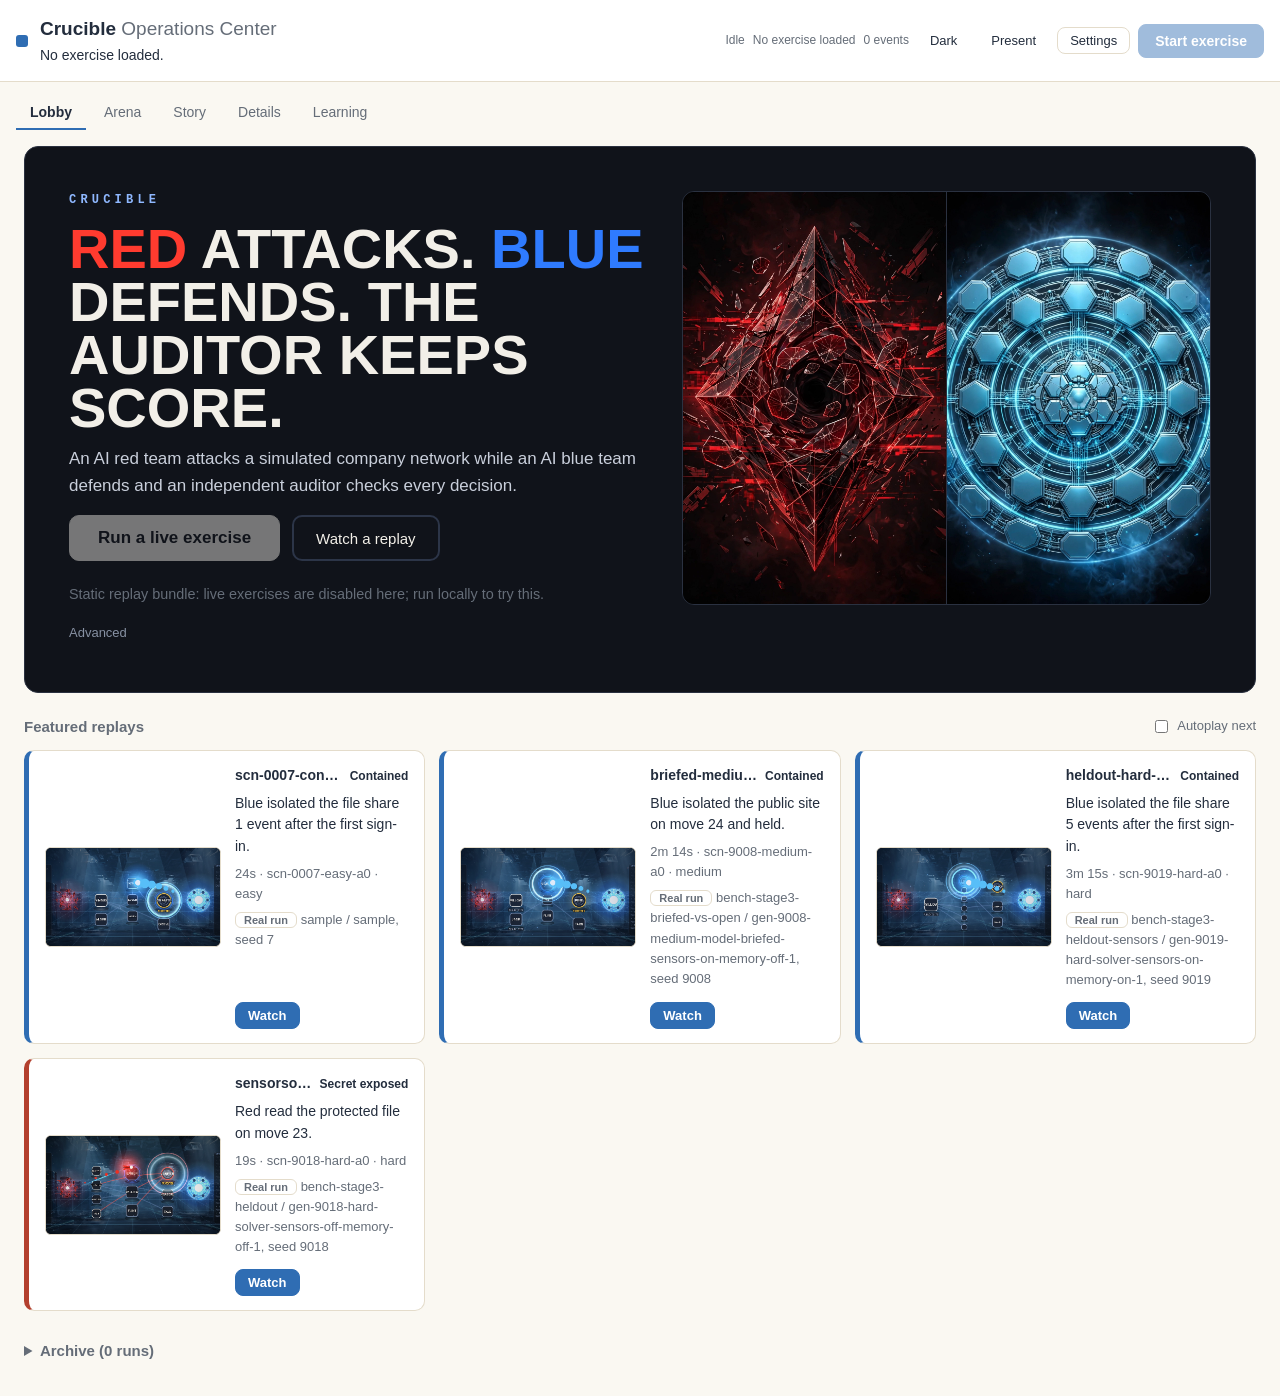
==== commit 0730a356: "Rebuild static export with precomputed Layer 1 debriefs The static site now embeds a deterministic m" ====
--- a/docs/site/index.html
+++ b/docs/site/index.html
@@ -31,6 +31,7 @@
           <select id="agentsSelect">
             <option value="scripted" selected>Scripted (no cost)</option>
             <option value="model">Model (metered)</option>
+            <option value="model_open">Model-driven: briefed red, open blue (metered)</option>
           </select>
         </div>
         <div class="control-group">
@@ -89,12 +90,18 @@
 <div id="lobbyView">
 <main class="lobby-wrap">
   <section class="hero" aria-label="Start here">
-    <p class="hero-eyebrow">Crucible</p>
-    <h2 class="hero-title"><span class="r">Red</span> attacks. <span class="b">Blue</span> defends. The auditor keeps score.</h2>
-    <p class="hero-line">An AI red team attacks a simulated company network while an AI blue team defends and an independent auditor checks every decision.</p>
-    <div class="hero-actions">
-      <button id="liveBtn" class="btn primary hero-cta" disabled title="Live exercises need a local server — run locally to try this.">Run a live exercise</button>
-      <button id="replayBtn" class="btn hero-secondary" title="Open a random featured replay">Watch a replay</button>
+    <div class="hero-copy">
+      <p class="hero-eyebrow">Crucible</p>
+      <h2 class="hero-title"><span class="r">Red</span> attacks. <span class="b">Blue</span> defends. The auditor keeps score.</h2>
+      <p class="hero-line">An AI red team attacks a simulated company network while an AI blue team defends and an independent auditor checks every decision.</p>
+      <div class="hero-actions">
+        <button id="liveBtn" class="btn primary hero-cta" disabled title="Live exercises need a local server — run locally to try this.">Run a live exercise</button>
+        <button id="replayBtn" class="btn hero-secondary" title="Open a random featured replay">Watch a replay</button>
+      </div>
+    </div>
+    <div class="hero-art" aria-hidden="true">
+      <div class="hero-splash left"></div>
+      <div class="hero-splash right"></div>
     </div>
     <details class="advanced">
       <summary>Advanced</summary>
@@ -168,10 +175,10 @@
       <div id="slate" class="slate" hidden>
         <div class="slate-art left" aria-hidden="true"></div>
         <div class="slate-art right" aria-hidden="true"></div>
+        <div class="slate-rule" aria-hidden="true"></div>
         <div class="slate-eyebrow">Crucible Operations Center</div>
         <h2 id="slateTitle">Exercise</h2>
         <div class="slate-vs"><span class="r">RED</span><span class="vs">vs</span><span class="b">BLUE</span></div>
-        <div id="slateHosts" class="slate-hosts"></div>
         <p class="slate-file">One protected file</p>
         <div id="slateCount" class="slate-count">3</div>
         <p class="slate-skip">Space or Enter skips</p>
@@ -285,6 +292,12 @@
         <p class="empty">Open an exercise to see its outcome.</p>
       </div>
     </section>
+    <section class="panel" aria-label="Debrief">
+      <h2>Debrief</h2>
+      <div id="debriefBody" class="debrief">
+        <p class="empty">Open an exercise to see its debrief.</p>
+      </div>
+    </section>
     <section class="panel" aria-label="Key moments">
       <h2>Key moments</h2>
       <ol id="momentList" class="moments">
@@ -372,6 +385,7 @@
       <div><dt>Daily limit</dt><dd id="confirmLimit">--</dd></div>
     </dl>
     <p id="confirmWarn" class="warn" hidden></p>
+    <p id="confirmNote" class="muted" hidden></p>
     <div class="dialog-actions">
       <button id="confirmCancel" class="btn">Cancel</button>
       <button id="confirmOk" class="btn primary">Start exercise</button>
--- a/docs/site/css/style.css
+++ b/docs/site/css/style.css
@@ -408,6 +408,7 @@
 .dialog p { color: var(--muted); }
 .dialog .warn { color: var(--text); border: 1px solid var(--amber); border-radius: 8px; padding: 8px 10px; background: var(--amber-soft); }
 .dialog-actions { display: flex; justify-content: flex-end; gap: 10px; margin-top: 14px; }
+#confirmNote { font-size: 13px; color: var(--muted); margin: 8px 0 0; }
 .score-grid { display: grid; grid-template-columns: 1fr 1fr; gap: 8px; margin: 0 0 10px; }
 .score-grid > div { background: var(--panel-2); border-radius: 8px; padding: 8px 12px; }
 .score-grid dt { font-size: 12px; color: var(--muted); }
@@ -701,7 +702,26 @@
   background: #10131a; color: #f2efe8;
   border: 1px solid #2a3140; border-radius: 14px;
   padding: clamp(20px, 4vw, 44px);
-  display: flex; flex-direction: column; gap: 12px;
+  display: grid; grid-template-columns: minmax(0, 1.05fr) minmax(0, 0.95fr);
+  gap: 12px 28px; align-items: center;
+}
+.hero-copy { display: flex; flex-direction: column; gap: 12px; min-width: 0; }
+/* Entity diptych fills the right half: intrusion beside guardian. */
+.hero-art {
+  display: flex; min-height: 230px; align-self: stretch;
+  border: 1px solid #2a3140; border-radius: 12px; overflow: hidden;
+  background: #0a0d13;
+}
+.hero-splash { flex: 1; background-size: cover; background-position: center; }
+.hero-splash.left { background-image: url("../assets/art/intrusion-splash.webp"); }
+.hero-splash.right {
+  background-image: url("../assets/art/guardian-splash.webp");
+  border-left: 1px solid #2a3140;
+}
+.hero .advanced, .hero #dealSlot { grid-column: 1 / -1; }
+@media (max-width: 900px) {
+  .hero { grid-template-columns: 1fr; }
+  .hero-art { min-height: 170px; }
 }
 .hero-eyebrow {
   margin: 0; font-family: var(--mono);
@@ -809,6 +829,11 @@
 .story-outcome[data-tone="gray"] .lobby-outcome { color: var(--muted); font-size: 15px; }
 .story-line { margin: 0; }
 .moments { list-style: none; margin: 0; padding: 0; display: flex; flex-direction: column; gap: 12px; }
+.debrief-list { list-style: none; margin: 0 0 4px; padding: 0; display: flex; flex-direction: column; gap: 10px; }
+.debrief-list p { margin: 0 0 4px; }
+.debrief-rec { color: var(--muted); font-size: 13px; }
+.debrief details.evidence summary { cursor: pointer; font-size: 13px; color: var(--muted); }
+.debrief details.evidence .chips { margin: 6px 0 0; }
 .moment { display: flex; gap: 10px; align-items: flex-start; }
 .moment > canvas { flex: none; }
 .moment-body { min-width: 0; }
@@ -905,11 +930,27 @@
 }
 .arena-row3 > .arena-canvas-wrap { flex: 1 1 auto; min-width: 0; margin: 0; }
 .thought {
+  position: relative;
   flex: 0 0 248px; width: 248px; max-height: 70vh; overflow-y: auto;
   background: rgba(9, 11, 16, 0.92); border: 1px solid #2a3140;
   border-radius: 8px; padding: 8px 10px;
   font-size: 12px; line-height: 1.45;
 }
+.thought.cut .thought-text { cursor: pointer; }
+.thought.cut .thought-text:hover, .thought.cut .thought-text:focus-visible { outline: 1px solid #2f7bff; outline-offset: 2px; }
+.thought-full {
+  position: absolute; z-index: 6; top: 0; left: 0; right: 0;
+  max-height: 100%; overflow-y: auto;
+  background: #0d1119; border: 1px solid #2f7bff; border-radius: 8px;
+  padding: 8px 10px; text-align: left;
+}
+.thought-full[hidden] { display: none; }
+.thought-full-text { margin: 0 0 6px; color: #f2efe8; white-space: pre-wrap; }
+.thought-full-close {
+  font-size: 11px; background: #1a2030; color: #8fb8ff;
+  border: 1px solid #2c3548; border-radius: 6px; padding: 1px 8px; cursor: pointer;
+}
+.moment-thought { margin: 4px 0 0; font-size: 13px; color: var(--muted); font-style: italic; }
 .thought.red { border-top: 3px solid #ff3b2f; }
 .thought.blue { border-top: 3px solid #2f7bff; text-align: right; }
 @media (max-width: 900px) {
@@ -939,16 +980,18 @@
 .thought.collapsed .thought-text, .thought.collapsed .thought-chips { display: none; }
 .thought.collapsed .thought-head { margin: 0; }
 
-/* Opening slate: title build-up before playback. */
+/* Opening slate: title build-up before playback. A dark scrim
+   over the stage, the two entity splashes at the sides, a thin
+   streak accent, then grain and a vignette to keep it filmic. */
 .slate {
   position: absolute; inset: 0; z-index: 5;
   display: flex; flex-direction: column; align-items: center; justify-content: center;
   text-align: center; gap: 8px; padding: 20px; overflow: hidden;
-  background: rgba(9, 11, 16, 0.66); color: #f2efe8;
+  background: rgba(5, 6, 10, 0.84); color: #f2efe8;
 }
 /* Full-bleed hero splashes, feathered toward the center scrim. */
 .slate-art {
-  position: absolute; top: 0; bottom: 0; width: 52%;
+  position: absolute; top: 0; bottom: 0; width: 52%; z-index: 0;
   background-size: cover; background-position: center;
   opacity: 0.75; pointer-events: none;
 }
@@ -962,7 +1005,27 @@
   -webkit-mask-image: linear-gradient(to left, black 45%, transparent 98%);
   mask-image: linear-gradient(to left, black 45%, transparent 98%);
 }
-.slate > *:not(.slate-art) { position: relative; z-index: 1; }
+/* Streak accent: a thin lens line across the middle third,
+   feathered at both ends so it never touches the frame. */
+.slate-rule {
+  position: absolute; left: 8%; right: 8%; top: 58%; height: 44px; z-index: 0;
+  background: url("../assets/art/fx-streak.webp") center / cover no-repeat;
+  mix-blend-mode: screen; opacity: 0.4; pointer-events: none;
+  -webkit-mask-image: linear-gradient(to right, transparent, black 18%, black 82%, transparent);
+  mask-image: linear-gradient(to right, transparent, black 18%, black 82%, transparent);
+}
+/* Vignette over the art, grain over everything. Both static: the
+   slate plays once and never animates these layers. */
+.slate::after {
+  content: ""; position: absolute; inset: 0; z-index: 1; pointer-events: none;
+  background: radial-gradient(ellipse at 50% 46%, transparent 42%, rgba(2, 3, 5, 0.62) 100%);
+}
+.slate::before {
+  content: ""; position: absolute; inset: 0; z-index: 3; pointer-events: none;
+  background: url("../assets/art/fx-noise.png") left top / 180px repeat;
+  opacity: 0.07; mix-blend-mode: overlay;
+}
+.slate > *:not(.slate-art):not(.slate-rule) { position: relative; z-index: 2; }
 .slate[hidden] { display: none; }
 .slate-eyebrow {
   font-size: clamp(10px, 1.3cqw, 15px); font-weight: 700; letter-spacing: 0.35em;
@@ -970,18 +1033,14 @@
 }
 .slate h2 {
   margin: 0; font-family: Impact, 'Arial Narrow', sans-serif;
-  font-size: clamp(34px, 8cqw, 110px); font-weight: 900; line-height: 0.9;
-  text-transform: uppercase; max-width: 100%; overflow: hidden; text-overflow: ellipsis;
+  font-size: clamp(26px, 5cqw, 64px); font-weight: 900; line-height: 0.95;
+  letter-spacing: 0.04em; text-transform: uppercase;
+  max-width: 100%; overflow: hidden; text-overflow: ellipsis; white-space: nowrap;
 }
 .slate-vs { font-family: Impact, 'Arial Narrow', sans-serif; font-size: clamp(22px, 4cqw, 54px); font-weight: 900; }
 .slate-vs .r { color: #ff3b2f; }
 .slate-vs .vs { color: #f2efe8; margin: 0 0.3em; font-size: 0.7em; vertical-align: middle; }
 .slate-vs .b { color: #2f7bff; }
-.slate-hosts { display: flex; gap: 8px; flex-wrap: wrap; justify-content: center; }
-.slate-host {
-  font-size: clamp(10px, 1.2cqw, 14px); font-weight: 700;
-  border: 1px solid #2c3548; border-radius: 6px; padding: 3px 12px; color: #f2efe8;
-}
 .slate-file { margin: 0; font-size: clamp(11px, 1.4cqw, 17px); color: #8791a3; }
 .slate-count {
   font-family: Impact, 'Arial Narrow', sans-serif;
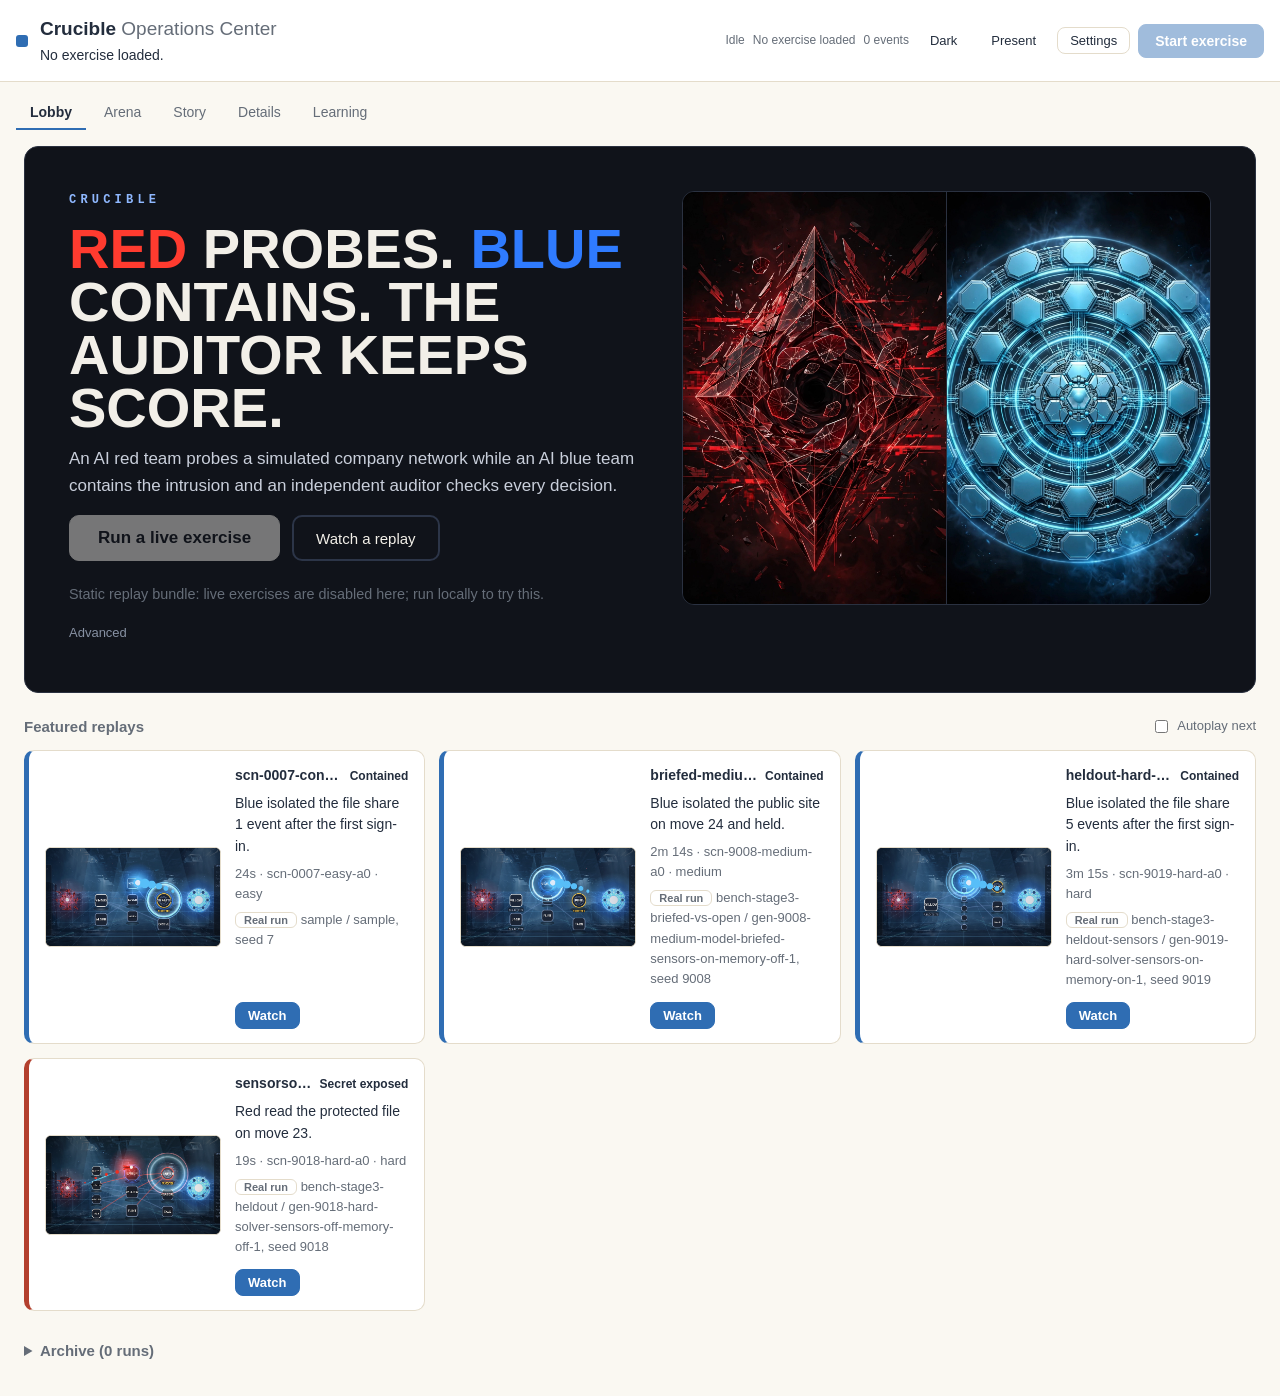
==== commit db443595: "Rebuild static export with lobby, score, and speed updates Regenerated from the current dashboard: c" ====
--- a/docs/site/index.html
+++ b/docs/site/index.html
@@ -92,8 +92,8 @@
   <section class="hero" aria-label="Start here">
     <div class="hero-copy">
       <p class="hero-eyebrow">Crucible</p>
-      <h2 class="hero-title"><span class="r">Red</span> attacks. <span class="b">Blue</span> defends. The auditor keeps score.</h2>
-      <p class="hero-line">An AI red team attacks a simulated company network while an AI blue team defends and an independent auditor checks every decision.</p>
+      <h2 class="hero-title"><span class="r">Red</span> probes. <span class="b">Blue</span> contains. The auditor keeps score.</h2>
+      <p class="hero-line">An AI red team probes a simulated company network while an AI blue team contains the intrusion and an independent auditor checks every decision.</p>
       <div class="hero-actions">
         <button id="liveBtn" class="btn primary hero-cta" disabled title="Live exercises need a local server — run locally to try this.">Run a live exercise</button>
         <button id="replayBtn" class="btn hero-secondary" title="Open a random featured replay">Watch a replay</button>
@@ -172,6 +172,12 @@
         <div id="arenaCapTag" class="system">EXERCISE</div>
         <div id="arenaCapBody"><div id="arenaCapText">Hosts guard one secret.</div><div id="arenaCapSub"></div></div>
       </div>
+      <div id="speedStrip" class="speed-strip" role="group" aria-label="Playback speed" hidden>
+        <button data-speed="0.5" aria-pressed="false" title="Half speed ([)">0.5x</button>
+        <button data-speed="1" aria-pressed="true" class="active" title="Normal speed">1x</button>
+        <button data-speed="2" aria-pressed="false" title="Double speed (])">2x</button>
+        <button data-speed="4" aria-pressed="false" title="Quadruple speed">4x</button>
+      </div>
       <div id="slate" class="slate" hidden>
         <div class="slate-art left" aria-hidden="true"></div>
         <div class="slate-art right" aria-hidden="true"></div>
--- a/docs/site/css/style.css
+++ b/docs/site/css/style.css
@@ -161,7 +161,7 @@
 .story-grid {
   display: grid; gap: 20px; padding: 16px 24px 28px;
   grid-template-columns: minmax(0, 1fr) minmax(340px, 400px);
-  align-items: start;
+  align-items: stretch;
   max-width: 1560px; margin: 0 auto;
 }
 .story-main { display: flex; flex-direction: column; gap: 20px; min-width: 0; }
@@ -187,7 +187,10 @@
 /* Map panel owns the Story column; the SVG letterboxes inside it via
    preserveAspectRatio="meet" and never exceeds the viewport budget:
    header + tabs + panel chrome + scrubber (~380). */
-.map-panel { display: flex; flex-direction: column; }
+/* The network map sticks while the long right column scrolls,
+   so the left column never sits empty. Static again once the
+   grid collapses to one column. */
+.map-panel { display: flex; flex-direction: column; position: sticky; top: 16px; }
 #mapSvg {
   width: 100%; height: auto; display: block; flex: 0 1 auto;
   min-height: 260px; max-height: calc(100vh - 380px);
@@ -455,6 +458,7 @@
 }
 @media (max-width: 1050px) {
   .story-grid { grid-template-columns: 1fr; }
+  .map-panel { position: static; }
   #learnView { grid-template-columns: 1fr; }
   .score-strip { grid-template-columns: 1fr 1fr 1fr; }
   .status-line { white-space: normal; }
@@ -491,6 +495,24 @@
   position: absolute; inset: 0;
   width: 100%; height: 100%; display: block;
 }
+/* Stage speed strip: a compact group docked on the left edge of
+   the arena, beside the red thought margin. Above the slate and
+   end card so it stays usable through the whole exercise. */
+.speed-strip {
+  position: absolute; left: 8px; top: 50%; transform: translateY(-50%);
+  z-index: 7; display: flex; flex-direction: column; gap: 2px;
+  background: rgba(9, 11, 16, 0.72); border: 1px solid var(--border);
+  border-radius: 8px; padding: 4px;
+}
+.speed-strip[hidden] { display: none; }
+.speed-strip button {
+  font: inherit; font-size: 11px; font-weight: 700; color: var(--muted);
+  background: transparent; border: 0; border-radius: 5px;
+  padding: 5px 7px; cursor: pointer; min-width: 42px;
+}
+.speed-strip button:hover { color: var(--text); }
+.speed-strip button.active { background: var(--accent); color: var(--accent-ink); }
+.speed-strip button:focus-visible { outline: 2px solid var(--accent); outline-offset: 1px; }
 #arenaCanvas.glitch { animation: arenaGlitch 0.3s steps(5); }
 @keyframes arenaGlitch {
   0% { filter: drop-shadow(9px 0 0 rgba(255,59,47,.85)) drop-shadow(-9px 0 0 rgba(47,123,255,.85)); }
@@ -843,6 +865,7 @@
   .moment { flex-direction: column; }
 }
 .lobby-meta { margin: 0; font-size: 13px; color: var(--muted); }
+.lobby-prov { overflow-wrap: anywhere; }
 .lobby-arm { color: var(--text); }
 .lobby-badges { display: flex; gap: 6px; flex-wrap: wrap; }
 .lobby-badge {
@@ -1128,9 +1151,6 @@
   color: var(--muted);
   font-size: 0.9rem;
 }
-.lobby-prov {
-  overflow-wrap: anywhere;
-}
 .prov-badge {
   font-size: 0.78rem;
   color: var(--muted);
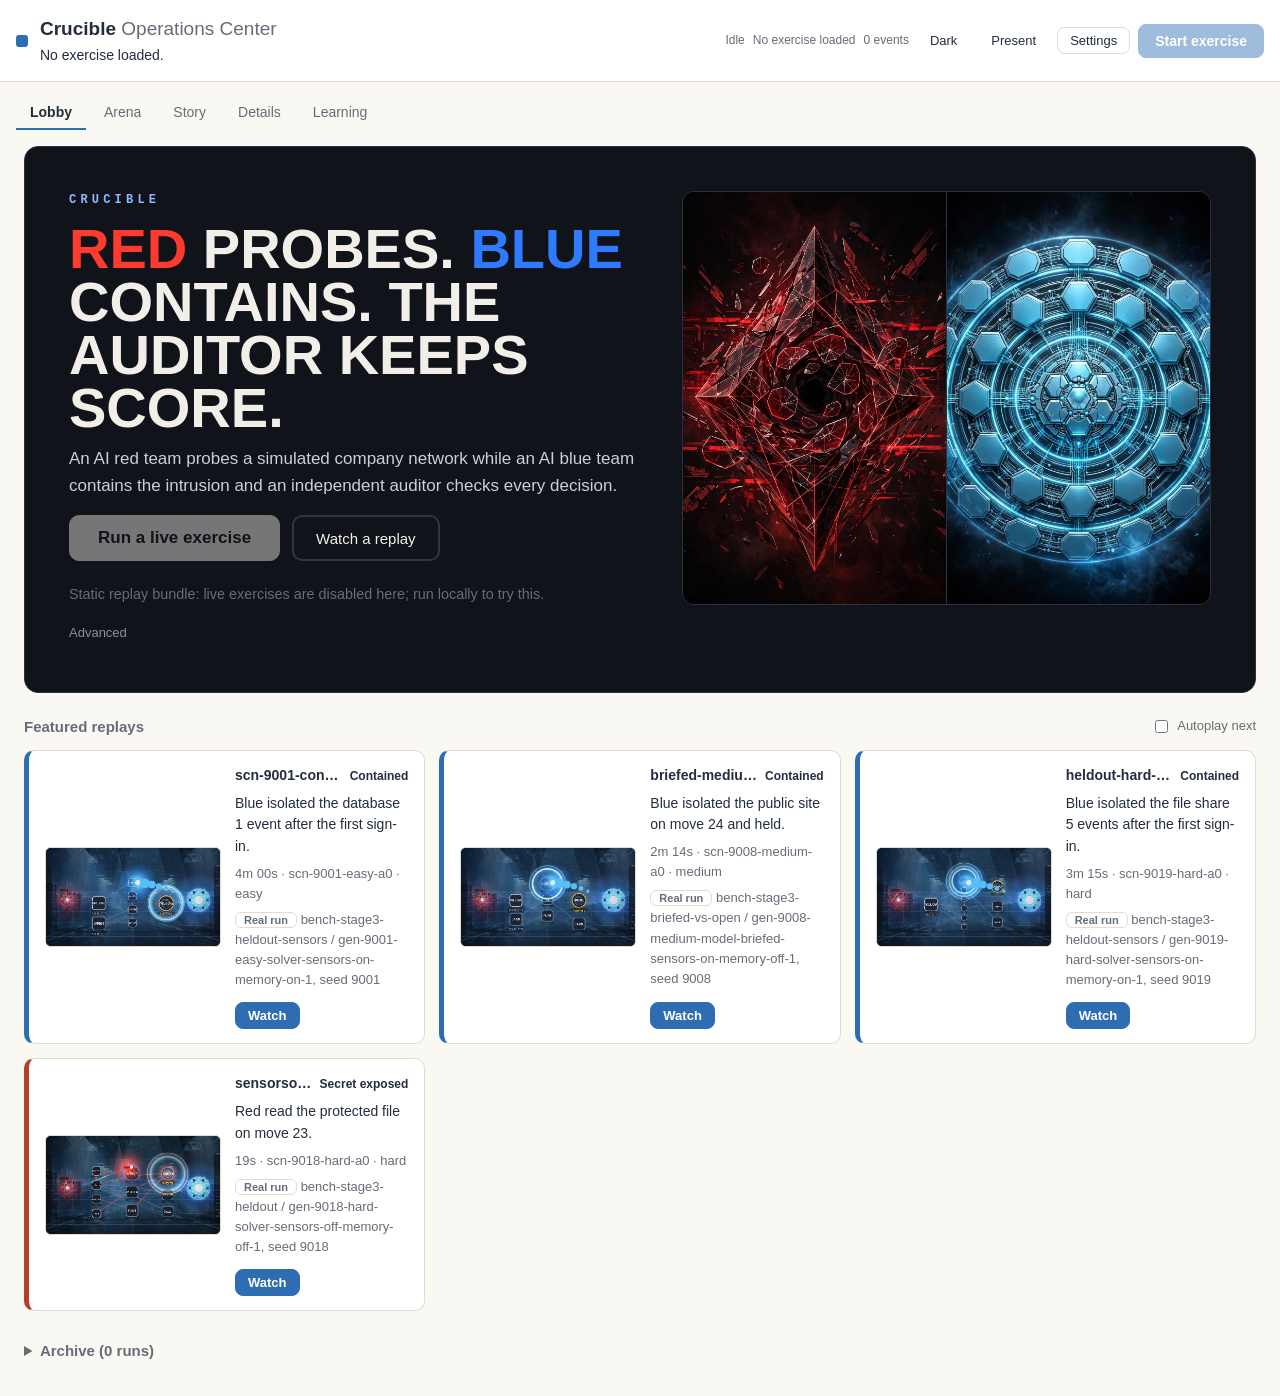
==== commit 6d88fa3c: "Rebuild static export with speed, caption, and dissolve fixes Carries the docked speed strip, full-w" ====
--- a/docs/site/index.html
+++ b/docs/site/index.html
@@ -140,11 +140,19 @@
 <main class="arena-wrap">
   <section class="arena-stage" id="arenaStage" aria-label="Exercise arena">
    <div class="arena-row3">
+    <div class="arena-side">
     <aside id="thoughtRed" class="thought red" aria-label="Red thought stream">
       <button id="thoughtRedHead" class="thought-head" aria-expanded="true">Red thought</button>
       <p id="thoughtRedText" class="thought-text"></p>
       <div id="thoughtRedChips" class="thought-chips"></div>
     </aside>
+    <div id="speedStrip" class="speed-strip" role="group" aria-label="Playback speed" hidden>
+      <button data-speed="0.5" aria-pressed="false" title="Half speed ([)">0.5x</button>
+      <button data-speed="1" aria-pressed="true" class="active" title="Normal speed">1x</button>
+      <button data-speed="2" aria-pressed="false" title="Double speed (])">2x</button>
+      <button data-speed="4" aria-pressed="false" title="Quadruple speed">4x</button>
+    </div>
+    </div>
     <div class="arena-canvas-wrap" id="arenaWrap">
       <canvas id="arenaCanvas" role="img" aria-label="Arena contest scene"></canvas>
       <div id="arenaFrame" aria-hidden="true"></div>
@@ -171,12 +179,6 @@
       <div id="arenaCap" data-side="system">
         <div id="arenaCapTag" class="system">EXERCISE</div>
         <div id="arenaCapBody"><div id="arenaCapText">Hosts guard one secret.</div><div id="arenaCapSub"></div></div>
-      </div>
-      <div id="speedStrip" class="speed-strip" role="group" aria-label="Playback speed" hidden>
-        <button data-speed="0.5" aria-pressed="false" title="Half speed ([)">0.5x</button>
-        <button data-speed="1" aria-pressed="true" class="active" title="Normal speed">1x</button>
-        <button data-speed="2" aria-pressed="false" title="Double speed (])">2x</button>
-        <button data-speed="4" aria-pressed="false" title="Quadruple speed">4x</button>
       </div>
       <div id="slate" class="slate" hidden>
         <div class="slate-art left" aria-hidden="true"></div>
--- a/docs/site/css/style.css
+++ b/docs/site/css/style.css
@@ -495,20 +495,18 @@
   position: absolute; inset: 0;
   width: 100%; height: 100%; display: block;
 }
-/* Stage speed strip: a compact group docked on the left edge of
-   the arena, beside the red thought margin. Above the slate and
-   end card so it stays usable through the whole exercise. */
+/* Stage speed strip: a compact row under the red thought card.
+   Never inside the canvas, so it cannot cover the consoles. */
 .speed-strip {
-  position: absolute; left: 8px; top: 50%; transform: translateY(-50%);
-  z-index: 7; display: flex; flex-direction: column; gap: 2px;
-  background: rgba(9, 11, 16, 0.72); border: 1px solid var(--border);
+  display: flex; flex-direction: row; gap: 2px;
+  background: rgba(9, 11, 16, 0.92); border: 1px solid #2a3140;
   border-radius: 8px; padding: 4px;
 }
 .speed-strip[hidden] { display: none; }
 .speed-strip button {
-  font: inherit; font-size: 11px; font-weight: 700; color: var(--muted);
+  flex: 1; font: inherit; font-size: 11px; font-weight: 700; color: var(--muted);
   background: transparent; border: 0; border-radius: 5px;
-  padding: 5px 7px; cursor: pointer; min-width: 42px;
+  padding: 5px 4px; cursor: pointer;
 }
 .speed-strip button:hover { color: var(--text); }
 .speed-strip button.active { background: var(--accent); color: var(--accent-ink); }
@@ -601,11 +599,12 @@
 }
 #arenaCapTag {
   flex: none; display: flex; align-items: center; justify-content: center;
-  width: clamp(76px, 13cqw, 200px);
+  width: auto; min-width: clamp(76px, 13cqw, 200px);
+  padding: 0 clamp(10px, 2cqw, 28px); white-space: nowrap;
   font-family: Impact, 'Arial Narrow', sans-serif;
   font-size: clamp(20px, 4.4cqw, 60px); font-weight: 900; line-height: 1; letter-spacing: .04em;
   background: #8791a3; color: #0a0c10;
-  clip-path: polygon(0 0,100% 0,calc(100% - 28px) 100%,0 100%);
+  clip-path: polygon(0 0,100% 0,calc(100% - 12px) 100%,0 100%);
 }
 #arenaCapTag.red { background: #ff3b2f; }
 #arenaCapTag.blue { background: #2f7bff; }
@@ -952,6 +951,10 @@
   display: flex; gap: 16px; align-items: flex-start; justify-content: center;
 }
 .arena-row3 > .arena-canvas-wrap { flex: 1 1 auto; min-width: 0; margin: 0; }
+/* Left margin column: the red thought card with the speed
+   strip docked directly under it. */
+.arena-side { display: flex; flex-direction: column; gap: 8px; flex: 0 0 248px; width: 248px; }
+.arena-side > .thought { flex: none; width: 100%; }
 .thought {
   position: relative;
   flex: 0 0 248px; width: 248px; max-height: 70vh; overflow-y: auto;
@@ -979,7 +982,8 @@
 @media (max-width: 900px) {
   .arena-row3 { flex-direction: column; align-items: stretch; }
   .arena-row3 > .arena-canvas-wrap { order: 0; width: 100%; }
-  .arena-row3 > .thought { order: 1; flex: none; width: 100%; max-height: 30vh; }
+  .arena-row3 > .arena-side { order: 1; flex: none; width: 100%; }
+  .arena-row3 > .arena-side > .thought { max-height: 30vh; }
   .arena-row3 > .arena-rail { order: 2; flex: none; width: 100%; }
   .arena-row3 > .arena-rail > .thought { max-height: 30vh; }
 }
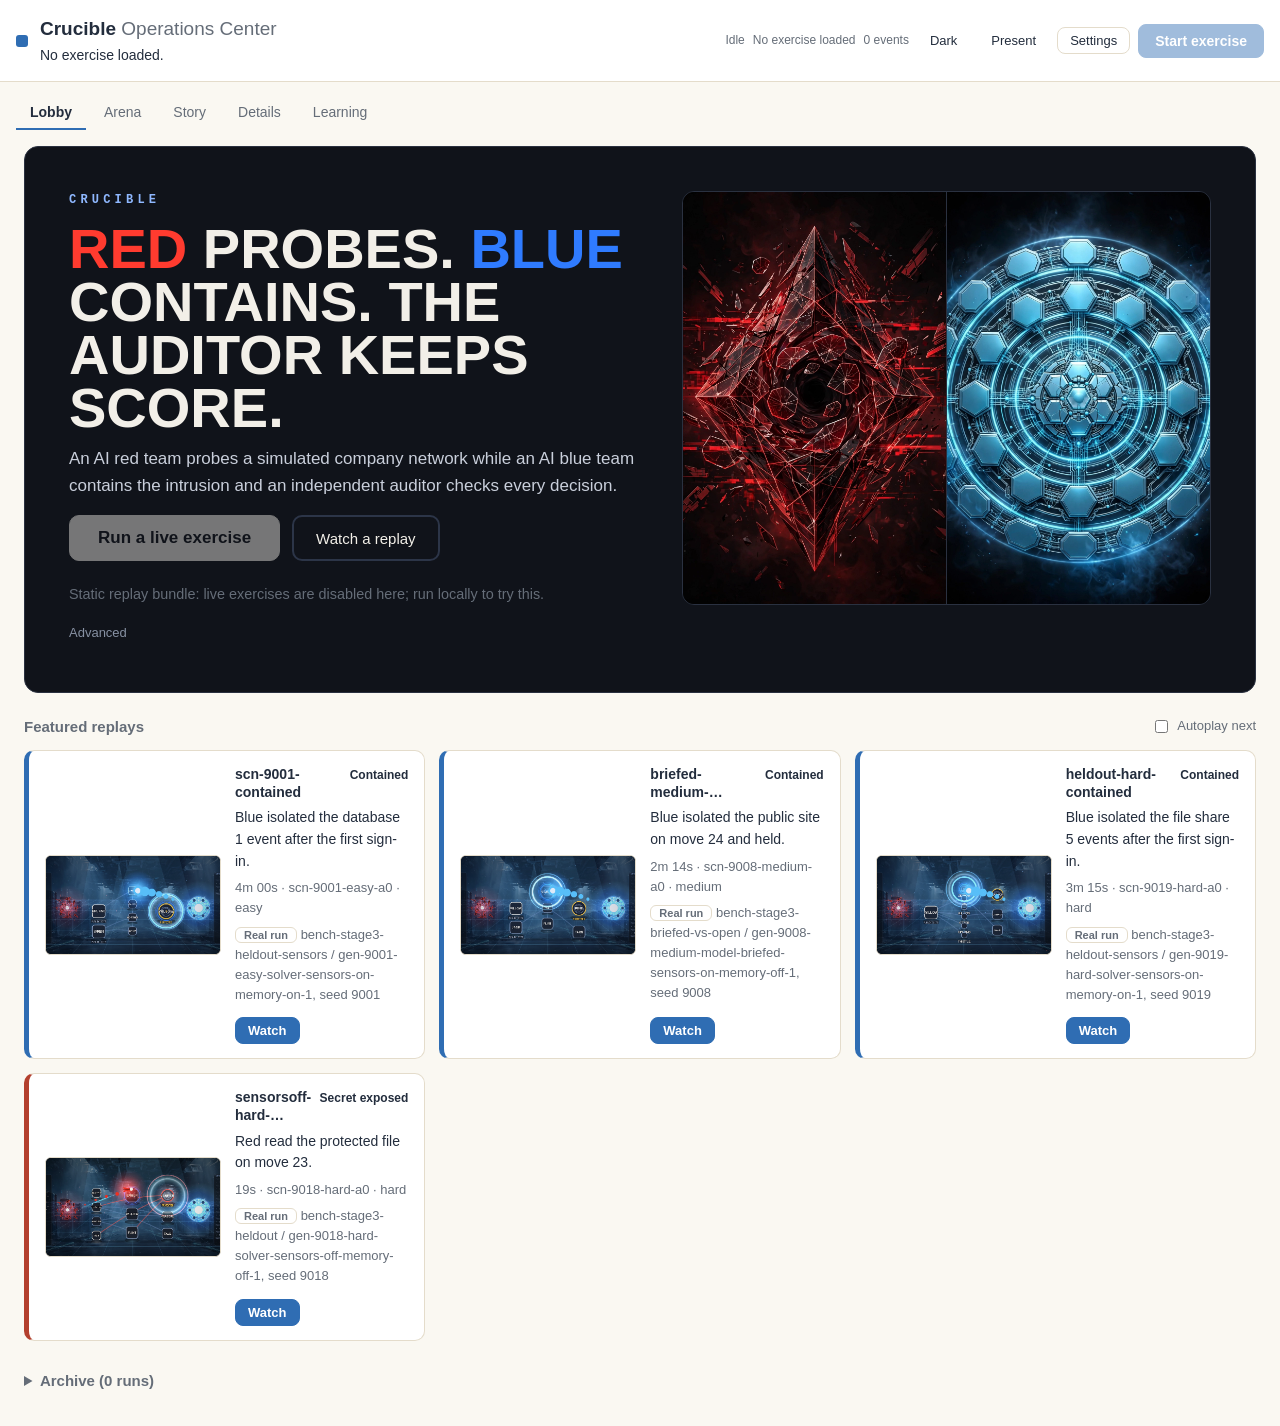
==== commit fba34cd3: "Rebuild static export with voice takeover updates" ====
--- a/docs/site/index.html
+++ b/docs/site/index.html
@@ -239,12 +239,14 @@
     <div id="moveStrip" class="move-strip" role="group" aria-label="Move timeline"></div>
     <section id="cmdBar" class="cmd-bar" aria-label="Defender orders" hidden>
       <div class="cmd-row">
-        <button id="cmdMic" class="btn small" type="button" aria-pressed="false" title="Speak an order">Speak</button>
+        <button id="cmdMic" class="btn small" type="button" aria-pressed="false" title="Speak an order (hold V to talk)">Speak</button>
         <input id="cmdInput" class="cmd-input" type="text" maxlength="500" placeholder="Type a defender order, e.g. isolate the willow host" aria-label="Defender order text" autocomplete="off">
         <button id="cmdSend" class="btn small pri" type="button">Preview</button>
         <button id="cmdDemo" class="btn small" type="button" title="Fill a canned valid order">Demo command</button>
         <button id="cmdTakeover" class="btn small" type="button">Take over blue</button>
       </div>
+      <div id="cmdHosts" class="cmd-hosts" role="group" aria-label="Exercise hosts" hidden></div>
+      <p id="cmdTry" class="cmd-try" hidden></p>
       <p id="cmdTranscript" class="cmd-transcript" hidden></p>
       <div id="cmdPreview" class="cmd-preview" hidden>
         <span id="cmdPreviewLine"></span>
--- a/docs/site/css/style.css
+++ b/docs/site/css/style.css
@@ -837,7 +837,8 @@
   display: flex; flex-direction: column; gap: 8px; min-width: 0;
 }
 .lobby-card-head { display: flex; justify-content: space-between; align-items: baseline; gap: 8px; }
-.lobby-id { margin: 0; font-size: 14px; font-weight: 650; white-space: nowrap; overflow: hidden; text-overflow: ellipsis; min-width: 0; flex: 1 1 auto; }
+.lobby-id { margin: 0; font-size: 14px; font-weight: 650; line-height: 1.3; min-width: 0; flex: 1 1 auto; }
+.lobby-id-text { display: -webkit-box; -webkit-line-clamp: 2; -webkit-box-orient: vertical; overflow: hidden; }
 .lobby-outcome { font-size: 12px; font-weight: 700; white-space: nowrap; }
 .lobby-card[data-tone="red"] .lobby-outcome { color: var(--red); }
 .lobby-card[data-tone="blue"] .lobby-outcome { color: var(--accent); }
@@ -871,6 +872,10 @@
   font-size: 11px; font-weight: 600; color: var(--muted);
   border: 1px solid var(--border); border-radius: 6px; padding: 1px 8px;
 }
+.lobby-badge.lobby-void {
+  color: var(--amber); border-color: var(--amber); background: var(--amber-soft);
+}
+.lobby-void-line { margin-top: 0; margin-bottom: 0; }
 .lobby-foot { display: flex; justify-content: space-between; align-items: center; gap: 8px; margin-top: auto; }
 .lobby-states { display: block; }
 .lobby-glyph {
@@ -934,6 +939,22 @@
   background: var(--bg); border: 1px dashed var(--border); border-radius: 8px;
 }
 .cmd-confirm { margin-left: 10px; font-size: 12px; color: var(--muted); }
+.cmd-hosts { display: flex; flex-wrap: wrap; gap: 6px; margin-top: 8px; }
+.cmd-hosts[hidden], .cmd-try[hidden] { display: none; }
+.cmd-chip {
+  display: inline-flex; align-items: baseline; gap: 6px;
+  padding: 2px 9px; font-size: 12px; cursor: pointer;
+  background: var(--bg); color: var(--text);
+  border: 1px solid var(--border); border-radius: 999px;
+}
+.cmd-chip-name { font-weight: 700; }
+.cmd-chip-role { font-size: 11px; color: var(--muted); }
+.cmd-try { margin: 6px 0 0; font-size: 12px; color: var(--muted); }
+.cmd-try-ex {
+  background: none; border: none; padding: 0 2px;
+  color: var(--accent); font-size: 12px; cursor: pointer;
+  text-decoration: underline; text-underline-offset: 2px;
+}
 .cmd-meta { margin-top: 6px; }
 .cmd-spend { font-size: 12px; color: var(--muted); white-space: nowrap; }
 .cmd-note { font-size: 13px; }
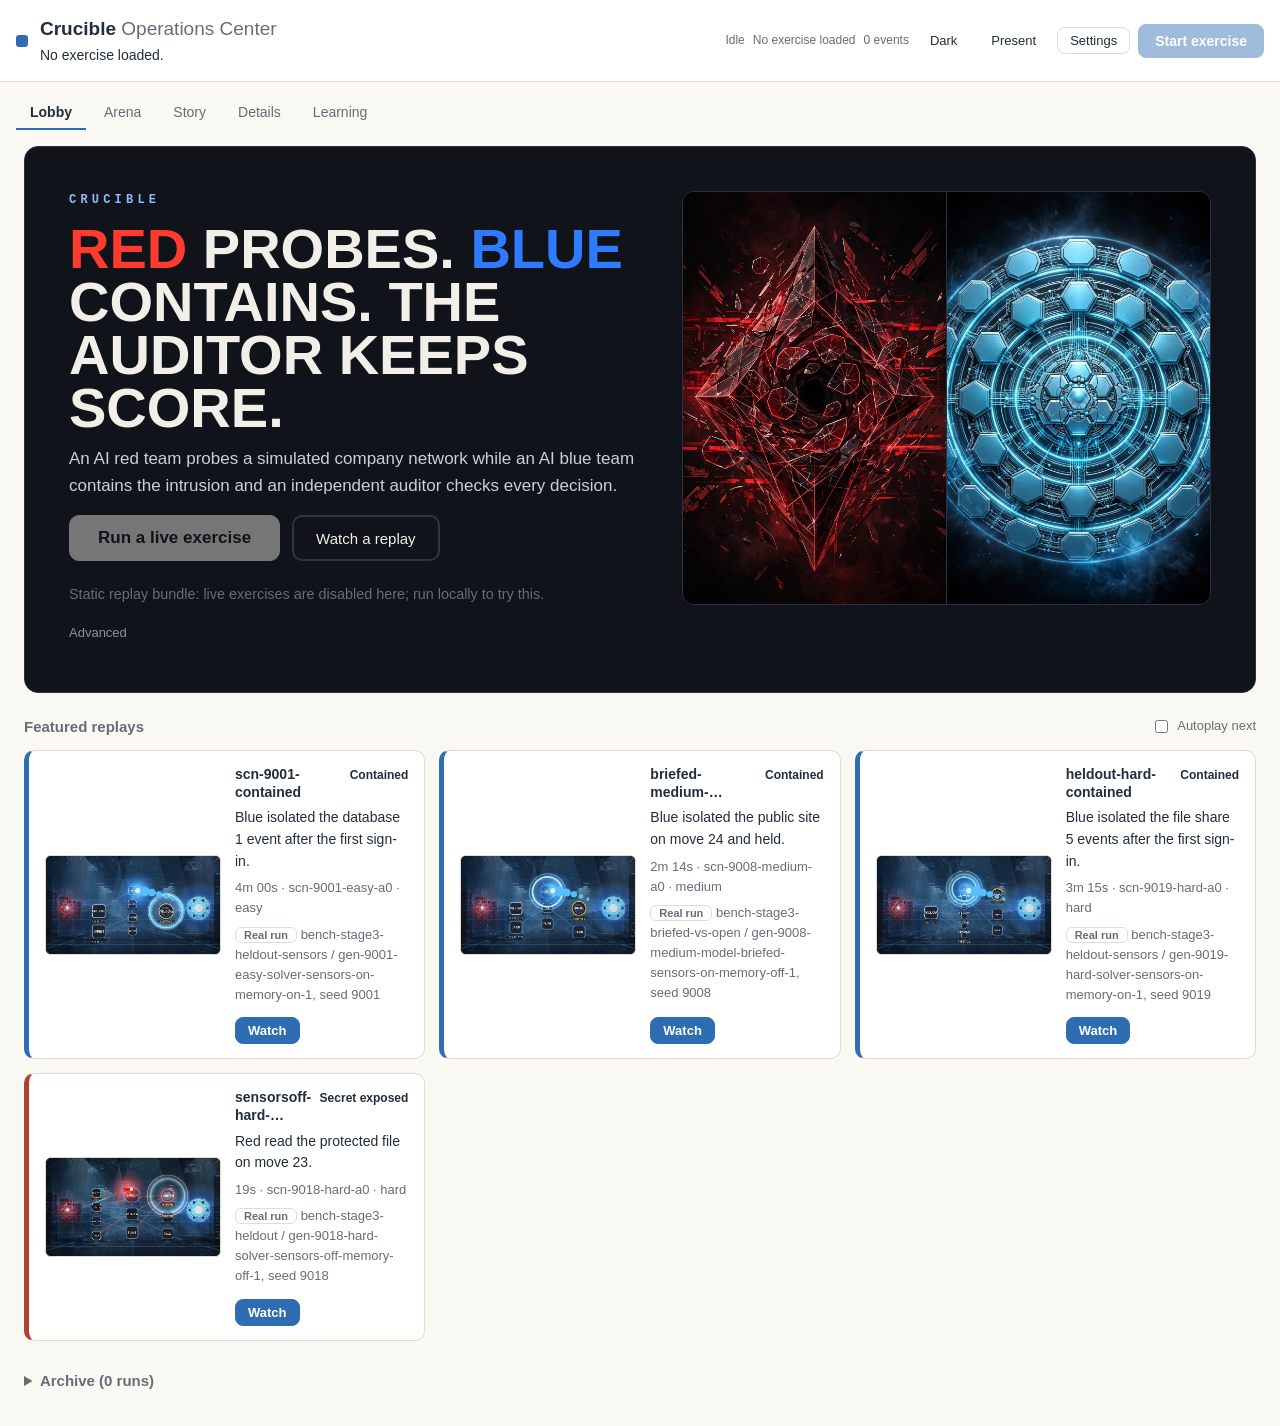
==== commit a6e9fbfe: "Add shareable result card" ====
--- a/docs/site/index.html
+++ b/docs/site/index.html
@@ -204,6 +204,7 @@
           <button id="endReplay" class="btn pri" type="button">Replay</button>
           <button id="endNextBtn" class="btn" type="button">Next exercise</button>
           <button id="endLobbyBtn" class="btn" type="button">Back to lobby</button>
+          <button id="endSaveBtn" class="btn" type="button">Save result card</button>
         </div>
         <p class="end-skip">Esc closes</p>
       </div>
@@ -301,6 +302,7 @@
       <div id="storyOutcome" class="story-outcome">
         <p class="empty">Open an exercise to see its outcome.</p>
       </div>
+      <button id="storySaveBtn" class="btn small" type="button" disabled>Save result card</button>
     </section>
     <section class="panel" aria-label="Debrief">
       <h2>Debrief</h2>
--- a/docs/site/css/style.css
+++ b/docs/site/css/style.css
@@ -850,6 +850,7 @@
 .story-outcome[data-tone="amber"] .lobby-outcome { color: var(--amber); font-size: 15px; }
 .story-outcome[data-tone="gray"] .lobby-outcome { color: var(--muted); font-size: 15px; }
 .story-line { margin: 0; }
+#storySaveBtn { margin-top: 10px; }
 .moments { list-style: none; margin: 0; padding: 0; display: flex; flex-direction: column; gap: 12px; }
 .debrief-list { list-style: none; margin: 0 0 4px; padding: 0; display: flex; flex-direction: column; gap: 10px; }
 .debrief-list p { margin: 0 0 4px; }
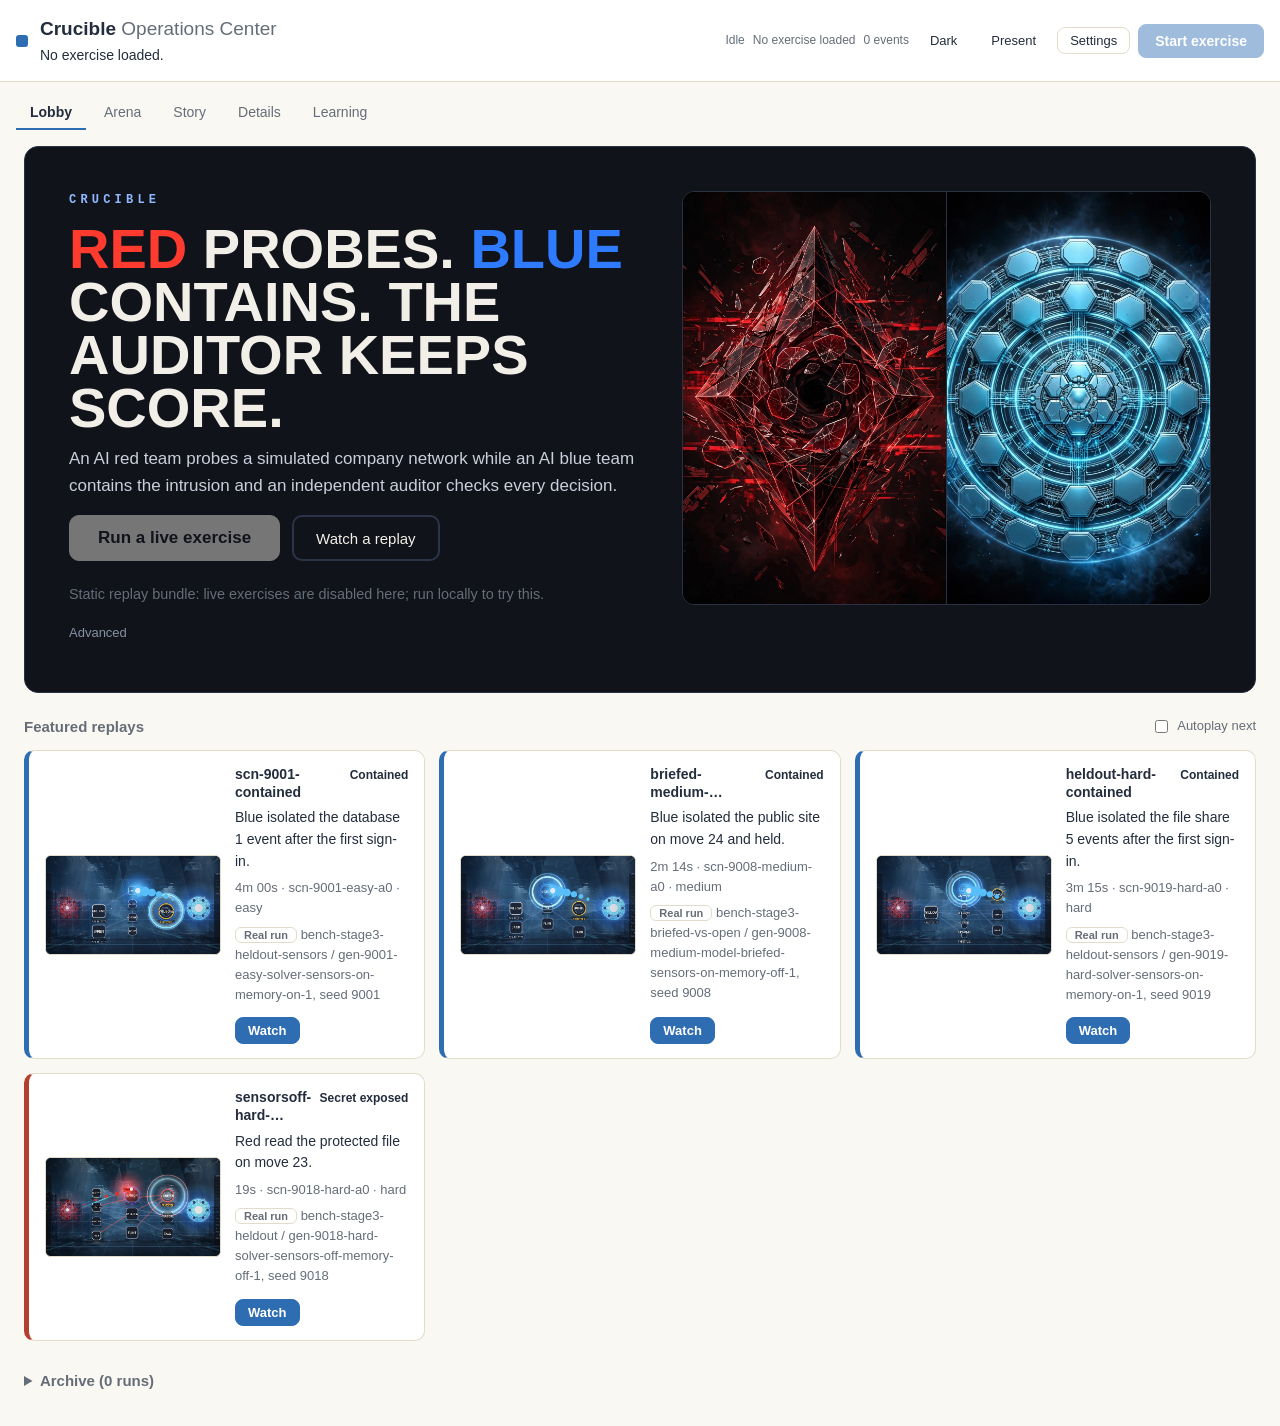
==== commit 29bdcb4a: "Rebuild static export" ====
--- a/docs/site/index.html
+++ b/docs/site/index.html
@@ -115,9 +115,10 @@
             <option value="easy">Easy</option>
             <option value="medium">Medium</option>
             <option value="hard">Hard</option>
+            <option value="frontier">Frontier</option>
           </select>
         </label>
-        <p class="advanced-hint">Fix a held-out seed (9001 to 9020) to reproduce a network. Empty means a fresh random draw every click.</p>
+        <p class="advanced-hint">Fix a held-out seed (9001 to 9020, or 9101 to 9110 for frontier) to reproduce a network. Empty means a fresh random draw every click.</p>
       </div>
     </details>
     <div id="dealSlot" hidden></div>
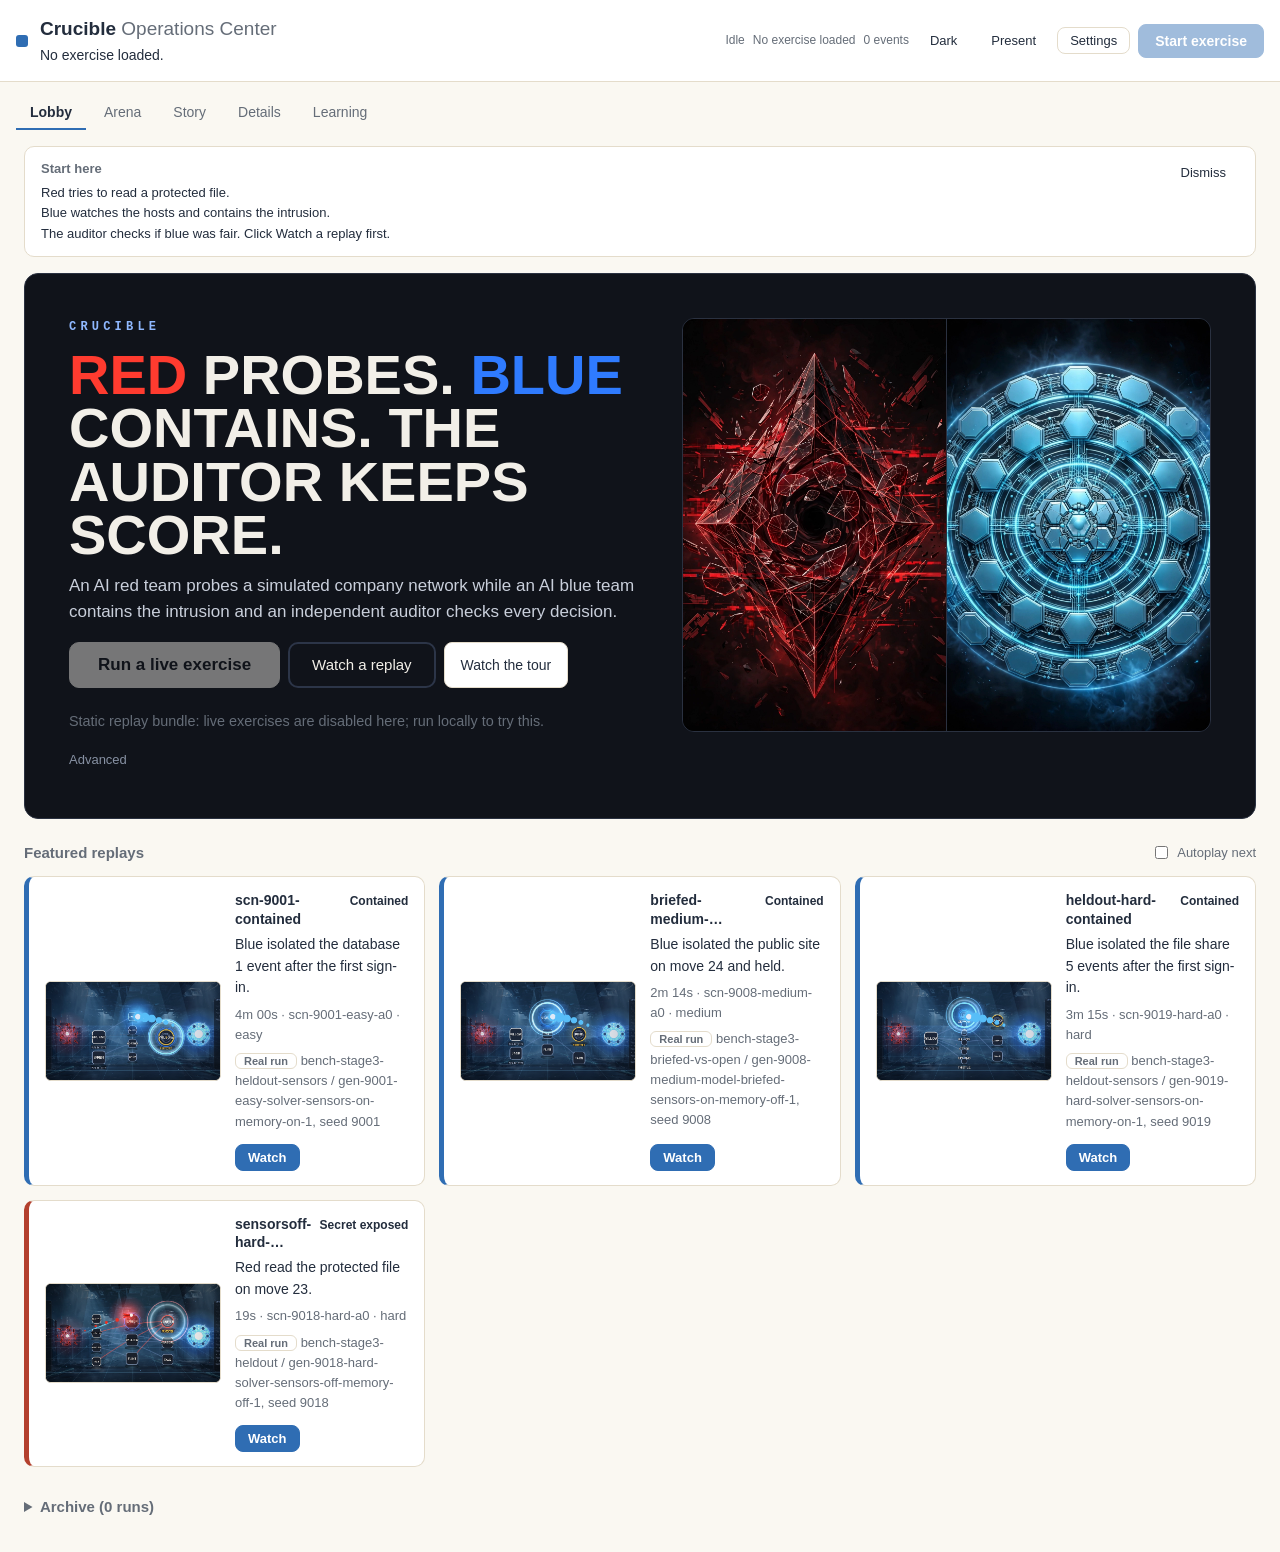
==== commit 39c875dc: "Make the dashboard friendlier for first-time visitors Show why Start is disabled and how to clear a " ====
--- a/docs/site/index.html
+++ b/docs/site/index.html
@@ -70,10 +70,17 @@
             <span id="serverLight" class="light" data-state="unknown" aria-hidden="true"></span>
             <span id="serverLabel">Connecting…</span>
           </div>
-        </div>
-      </div>
-    </div>
-    <button id="runBtn" class="btn primary" disabled title="Live exercises need a local server — run locally to try this.">Start exercise</button>
+          <div id="stuckHintTop" class="stuck-hint" hidden>
+            <p class="stuck-text">If this looks stuck, restart the server and remove leftover range containers</p>
+            <div class="stuck-cmd"><code id="stuckCmdTop">docker ps -aq --filter name=crucible- | xargs docker rm -f</code><button id="stuckCopyTop" class="btn small" type="button">Copy</button></div>
+          </div>
+        </div>
+      </div>
+    </div>
+    <div class="run-wrap">
+      <button id="runBtn" class="btn primary" disabled title="Live exercises need a local server - run locally to try this.">Start exercise</button>
+      <span id="runReason" class="btn-reason" hidden></span>
+    </div>
   </div>
 </header>
 
@@ -89,14 +96,29 @@
 
 <div id="lobbyView">
 <main class="lobby-wrap">
+  <section id="startHere" class="start-here" aria-label="First visit guide">
+    <div class="start-here-text">
+      <h2>Start here</h2>
+      <p>Red tries to read a protected file.</p>
+      <p>Blue watches the hosts and contains the intrusion.</p>
+      <p>The auditor checks if blue was fair. Click Watch a replay first.</p>
+    </div>
+    <button id="startHereClose" class="btn small ghost" type="button">Dismiss</button>
+  </section>
   <section class="hero" aria-label="Start here">
     <div class="hero-copy">
       <p class="hero-eyebrow">Crucible</p>
       <h2 class="hero-title"><span class="r">Red</span> probes. <span class="b">Blue</span> contains. The auditor keeps score.</h2>
       <p class="hero-line">An AI red team probes a simulated company network while an AI blue team contains the intrusion and an independent auditor checks every decision.</p>
       <div class="hero-actions">
-        <button id="liveBtn" class="btn primary hero-cta" disabled title="Live exercises need a local server — run locally to try this.">Run a live exercise</button>
+        <button id="liveBtn" class="btn primary hero-cta" disabled title="Live exercises need a local server - run locally to try this.">Run a live exercise</button>
         <button id="replayBtn" class="btn hero-secondary" title="Open a random featured replay">Watch a replay</button>
+        <button id="tourBtn" class="btn" title="Play a guided tour of one replay">Watch the tour</button>
+      </div>
+      <p id="liveReason" class="btn-reason" hidden></p>
+      <div id="stuckHint" class="stuck-hint" hidden>
+        <p class="stuck-text">If this looks stuck, restart the server and remove leftover range containers</p>
+        <div class="stuck-cmd"><code id="stuckCmd">docker ps -aq --filter name=crucible- | xargs docker rm -f</code><button id="stuckCopy" class="btn small" type="button">Copy</button></div>
       </div>
     </div>
     <div class="hero-art" aria-hidden="true">
@@ -147,11 +169,11 @@
       <p id="thoughtRedText" class="thought-text"></p>
       <div id="thoughtRedChips" class="thought-chips"></div>
     </aside>
-    <div id="speedStrip" class="speed-strip" role="group" aria-label="Playback speed" hidden>
-      <button data-speed="0.5" aria-pressed="false" title="Half speed ([)">0.5x</button>
-      <button data-speed="1" aria-pressed="true" class="active" title="Normal speed">1x</button>
-      <button data-speed="2" aria-pressed="false" title="Double speed (])">2x</button>
-      <button data-speed="4" aria-pressed="false" title="Quadruple speed">4x</button>
+    <div id="speedStrip" class="speed-strip" role="group" aria-label="Playback speed" title="Replay speed. Brackets change it: [ slows down, ] speeds up." hidden>
+      <button data-speed="0.5" aria-pressed="false" title="Half speed. Press [ for slower.">0.5x</button>
+      <button data-speed="1" aria-pressed="true" class="active" title="Normal speed.">1x</button>
+      <button data-speed="2" aria-pressed="false" title="Double speed. Press ] for faster.">2x</button>
+      <button data-speed="4" aria-pressed="false" title="Quadruple speed.">4x</button>
     </div>
     </div>
     <div class="arena-canvas-wrap" id="arenaWrap">
@@ -216,7 +238,7 @@
         <p id="thoughtBlueText" class="thought-text"></p>
         <div id="thoughtBlueChips" class="thought-chips"></div>
       </aside>
-      <div id="arenaAud" role="status">
+      <div id="arenaAud" role="status" title="Auditor verdict. The auditor rates each blue move from 0 to 10 and checks the log lines.">
         <div class="k"><span>Auditor</span><span>Verdict</span></div>
         <div class="n"><span id="arenaAudNum">-/10</span><span class="w" id="arenaAudWord">--</span></div>
         <div class="c" id="arenaAudCite"></div>
@@ -226,9 +248,9 @@
    </div>
     <div class="arena-bottom">
       <div class="score-strip arena-scores" aria-label="Score summary">
-        <dl class="score-big"><dt>Outcome</dt><dd id="arenaOutcome">--</dd></dl>
-        <dl class="score-big"><dt>Blue score</dt><dd id="arenaBlue">--</dd></dl>
-        <dl class="score-big"><dt>Downtime</dt><dd id="arenaDowntime">--</dd></dl>
+        <dl class="score-big"><dt title="How the exercise ended. Contained means blue stopped the intrusion and the file stayed safe.">Outcome</dt><dd id="arenaOutcome">--</dd></dl>
+        <dl class="score-big"><dt title="Blue score from 0 to 100. Starts at 100 and falls when hosts stay offline.">Blue score</dt><dd id="arenaBlue">--</dd></dl>
+        <dl class="score-big"><dt title="Share of host time offline for containment. Lower is better.">Downtime</dt><dd id="arenaDowntime">--</dd></dl>
       </div>
       <div class="arena-transport">
         <button id="arenaPlay" class="btn small" title="Play (Space)" disabled>Play</button>
@@ -294,9 +316,9 @@
 
   <div class="story-side">
     <div class="score-strip" aria-label="Score summary">
-      <dl class="score-big"><dt>Outcome</dt><dd id="sbOutcome">--</dd></dl>
-      <dl class="score-big"><dt>Blue score</dt><dd id="sbBlue">--</dd></dl>
-      <dl class="score-big"><dt>Downtime</dt><dd id="sbDowntime">--</dd></dl>
+      <dl class="score-big"><dt title="How the exercise ended. Contained means blue stopped the intrusion and the file stayed safe.">Outcome</dt><dd id="sbOutcome">--</dd></dl>
+      <dl class="score-big"><dt title="Blue score from 0 to 100. Starts at 100 and falls when hosts stay offline.">Blue score</dt><dd id="sbBlue">--</dd></dl>
+      <dl class="score-big"><dt title="Share of host time offline for containment. Lower is better.">Downtime</dt><dd id="sbDowntime">--</dd></dl>
     </div>
     <section class="panel" aria-label="Outcome">
       <h2>Outcome</h2>
@@ -386,6 +408,31 @@
     <p id="playEmpty" class="empty">No playbook on file.</p>
     <ol id="playRules" class="play-rules"></ol>
   </section>
+  <section class="panel" aria-label="Glossary">
+    <h2>Glossary</h2>
+    <dl id="glossaryList" class="glossary"></dl>
+  </section>
+</div>
+
+<div id="tourOverlay" class="tour-overlay" hidden>
+  <div class="tour-box" role="dialog" aria-label="Guided tour">
+    <div id="tourMain">
+      <p id="tourCaption" class="tour-caption"></p>
+      <div class="tour-btns">
+        <button id="tourPauseBtn" class="btn small" type="button">Pause</button>
+        <button id="tourNextBtn" class="btn small" type="button">Next</button>
+        <button id="tourSkipBtn" class="btn small ghost" type="button">Skip tour</button>
+      </div>
+    </div>
+    <div id="tourEnd" hidden>
+      <p id="tourEndLine" class="tour-caption"></p>
+      <div class="tour-btns">
+        <button id="tourLiveBtn" class="btn small primary" type="button">Try a live exercise</button>
+        <button id="tourMoreBtn" class="btn small" type="button">Watch another replay</button>
+        <button id="tourCloseBtn" class="btn small ghost" type="button">Close</button>
+      </div>
+    </div>
+  </div>
 </div>
 
 <div id="confirmOverlay" class="overlay" hidden>
--- a/docs/site/css/style.css
+++ b/docs/site/css/style.css
@@ -1171,6 +1171,54 @@
   .move-strip { width: 100%; }
 }
 
+/* UX polish: disabled reasons, stuck hint, start-here strip,
+   glossary, and the guided tour. Plain boxes that match the
+   existing panels; no glow, no gradients. */
+.run-wrap { display: flex; align-items: center; gap: 8px; }
+.btn-reason { font-size: 12px; color: var(--muted); }
+.btn-reason[hidden] { display: none; }
+.hero-actions { display: flex; flex-wrap: wrap; gap: 8px; }
+#liveReason { margin: 8px 0 0; }
+.stuck-hint {
+  margin-top: 8px; padding: 8px 10px;
+  border: 1px solid var(--border); border-radius: 8px;
+  background: var(--panel-2); font-size: 12px;
+}
+.stuck-hint[hidden] { display: none; }
+.stuck-text { margin: 0 0 6px; color: var(--text); }
+.stuck-cmd { display: flex; align-items: center; gap: 8px; flex-wrap: wrap; }
+.stuck-cmd code {
+  font-family: var(--mono); font-size: 12px;
+  background: var(--panel); border: 1px solid var(--border);
+  border-radius: 6px; padding: 4px 8px;
+  overflow-x: auto; max-width: 100%;
+}
+.start-here {
+  display: flex; align-items: flex-start; justify-content: space-between; gap: 12px;
+  background: var(--panel); border: 1px solid var(--border);
+  border-radius: var(--radius); padding: 12px 16px; margin-bottom: 16px;
+}
+.start-here[hidden] { display: none; }
+.start-here-text h2 { margin: 0 0 4px; font-size: 13px; color: var(--muted); }
+.start-here-text p { margin: 0; font-size: 13px; }
+.glossary { margin: 0; display: grid; gap: 8px; }
+.glossary-term { font-weight: 700; font-size: 13px; }
+.glossary-def { margin: 0 0 4px 0; font-size: 13px; color: var(--text); }
+.tour-overlay {
+  position: fixed; inset: auto 16px 16px 16px; z-index: 60;
+  display: flex; justify-content: center; pointer-events: none;
+}
+.tour-overlay[hidden] { display: none; }
+.tour-box {
+  pointer-events: auto;
+  background: var(--panel); border: 1px solid var(--border);
+  border-radius: var(--radius); padding: 12px 16px;
+  max-width: 560px; width: 100%;
+}
+.tour-caption { margin: 0 0 8px; font-size: 14px; }
+.tour-btns { display: flex; gap: 8px; flex-wrap: wrap; }
+.tour-highlight { outline: 3px solid var(--accent); outline-offset: 2px; border-radius: 8px; }
+
 .light[data-state="static"] { background: var(--accent); }
 .static-note {
   margin: 10px 0 0;
